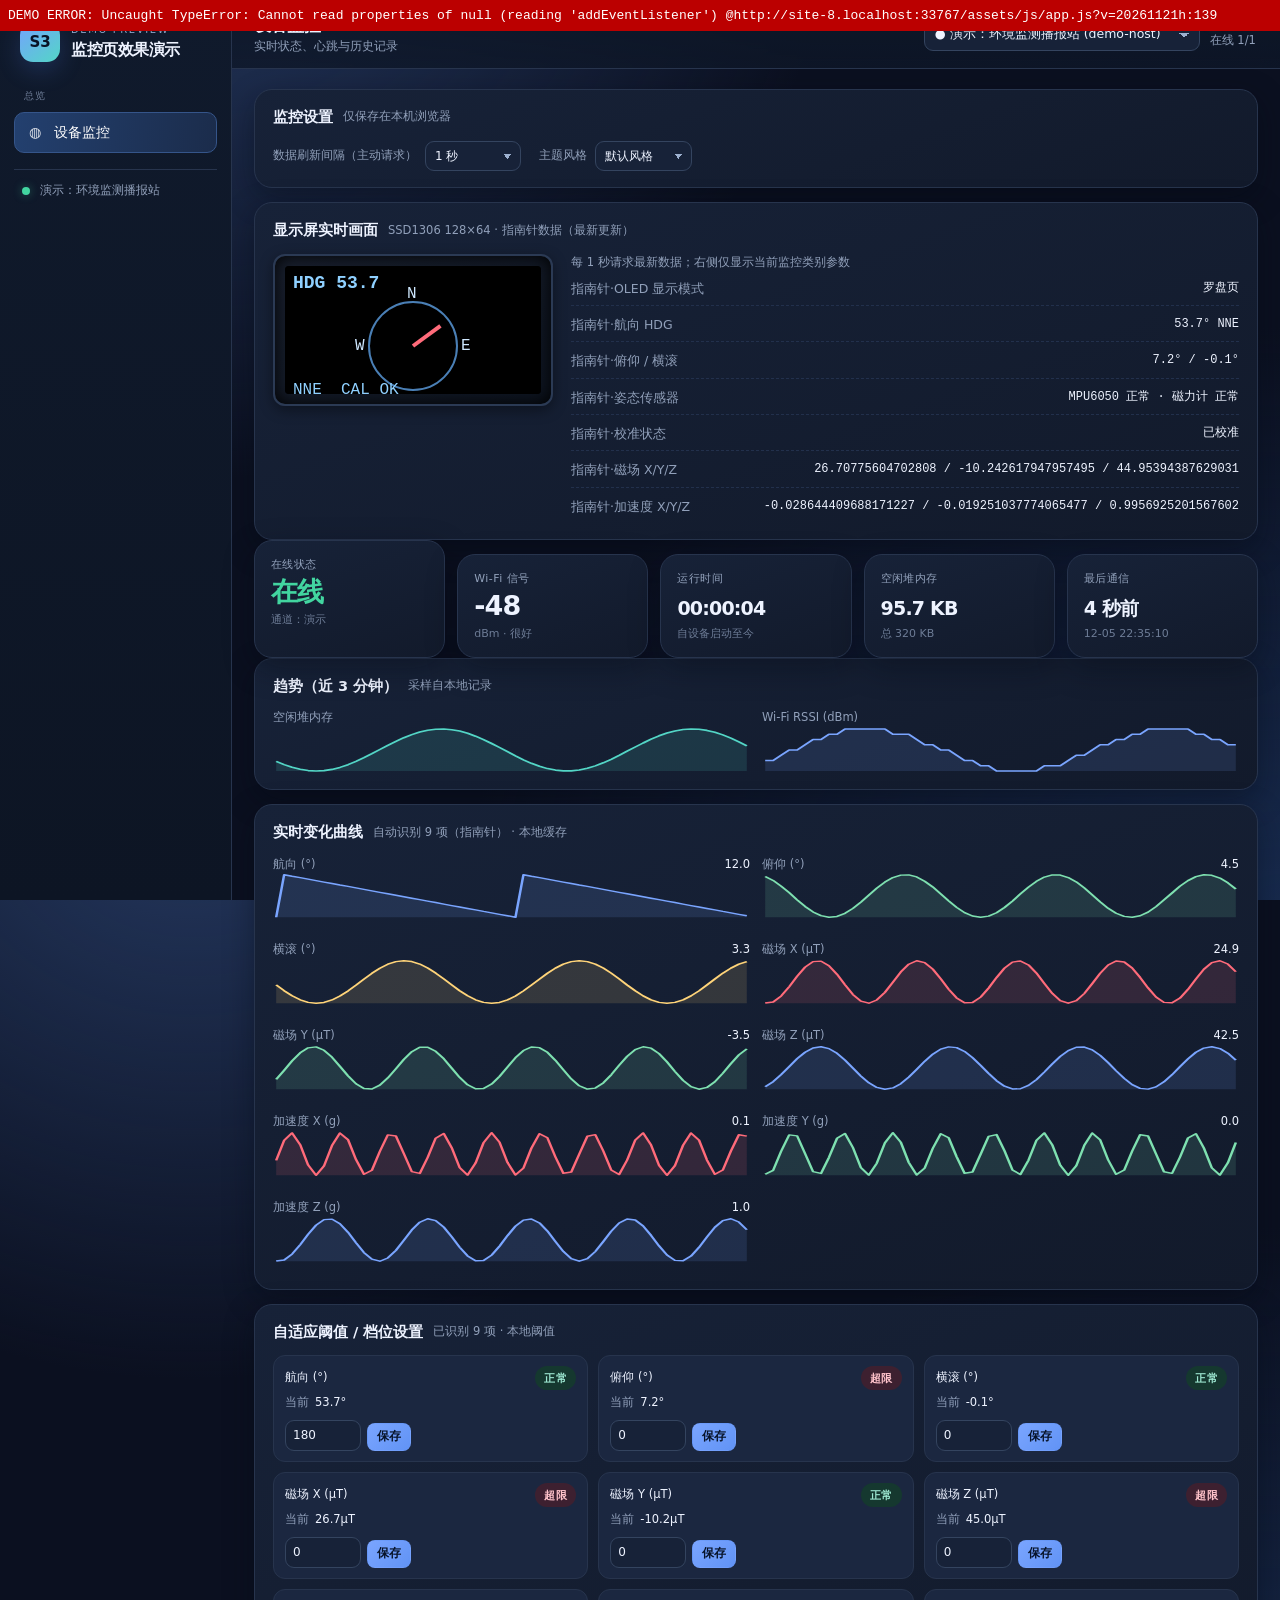
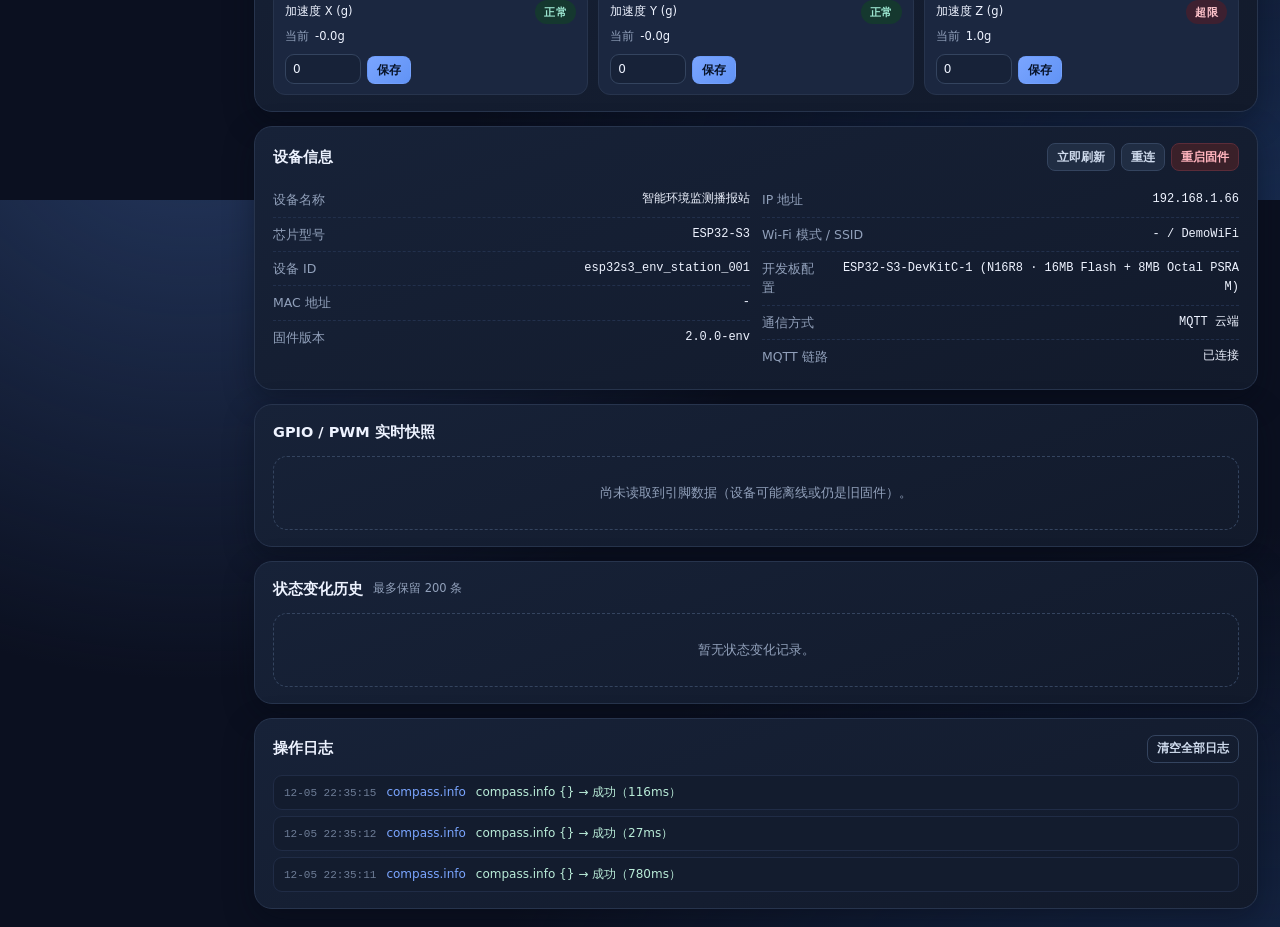
==== demo.html @ c91f70e9 "web: sync compass OLED display mode" ====
<!doctype html>
<html lang="zh-CN">
<head>
<meta charset="utf-8">
<meta name="viewport" content="width=device-width,initial-scale=1,viewport-fit=cover">
<title>效果演示 - ESP32-S3 监控平台</title>
<link rel="stylesheet" href="assets/css/app.css?v=20261121h">
</head>
<body>
<div class="layout">
  <aside class="sidebar" id="sidebar">
    <div class="brand">
      <div class="logo">S3</div>
      <div><div class="kicker">DEMO PREVIEW</div><div class="name">监控页效果演示</div></div>
    </div>
    <div class="nav-group"><div class="nav-title">总览</div>
      <div class="nav-item" data-route="monitor"><span class="ico">◍</span>设备监控</div>
    </div>
    <div class="sidebar-foot"><div id="sidebarMode" class="row small"><i class="dot on"></i><span class="muted">演示数据</span></div></div>
  </aside>
  <div class="scrim" id="scrim"></div>
  <div class="main">
    <header class="topbar">
      <div><h1 id="pageTitle">设备监控</h1><div class="sub" id="pageSub">自适应画面 + 变化曲线演示</div></div>
      <div class="topbar-right">
        <select class="device-select" id="deviceSelect"></select>
        <div class="row" style="gap:6px"><i class="dot" id="globalDot"></i><span class="small muted" id="globalStatus">演示在线</span></div>
      </div>
    </header>
    <main class="content" id="view"></main>
  </div>
</div>
<div class="toast-wrap" id="toastWrap"></div>
<div class="modal-mask" id="modalMask"><div class="modal" id="modalBox"></div></div>

<script src="assets/js/core/util.js?v=20261121h"></script>
<script src="assets/js/core/store.js?v=20261121h"></script>
<script src="assets/js/core/pinmap.js?v=20261121h"></script>
<script src="assets/js/transport/lan.js?v=20261121h"></script>
<script src="assets/js/transport/mqtt.js?v=20261121h"></script>
<script src="assets/js/transport/simulator.js?v=20261121h"></script>
<script src="assets/js/core/devices.js?v=20261121h"></script>
<script src="assets/js/ui/ui.js?v=20261121h"></script>
<script src="assets/js/serial.js?v=20261121h"></script>
<script src="assets/js/pages/dashboard.js?v=20261121h"></script>
<script src="assets/js/pages/devices.js?v=20261121h"></script>
<script src="assets/js/pages/gpio.js?v=20261121h"></script>
<script src="assets/js/pages/pwm.js?v=20261121h"></script>
<script src="assets/js/pages/monitor.js?v=20261121h"></script>
<script src="assets/js/pages/serial.js?v=20261121h"></script>
<script src="assets/js/pages/settings.js?v=20261121h"></script>
<script src="assets/js/pages/voltage.js?v=20261121h"></script>
<script src="assets/js/app.js?v=20261121h"></script>

<script>
/* 演示页错误可视化：把 JS 异常直接显示在页面顶部，便于排查 */
window.addEventListener('error', function (e) {
  var box = document.getElementById('demoErr');
  if (!box) {
    box = document.createElement('div');
    box.id = 'demoErr';
    box.style.cssText = 'position:fixed;top:0;left:0;right:0;z-index:99999;background:#b00;color:#fff;font:13px monospace;padding:8px;white-space:pre-wrap';
    document.body.appendChild(box);
  }
  box.textContent = 'DEMO ERROR: ' + e.message + ' @' + (e.filename || '') + ':' + e.lineno;
});
/* ===== 演示数据注入：走 store API 创建设备，构造同时带 env 与 compass 的在线设备，持续推送变化数据 ===== */
(function () {
  function start() {
    // 清掉可能残留的旧演示设备，避免选中错的设备
    ESP.store.devices().slice().forEach(function (old) {
      if (old.id === 'demo-env' || (old.name || '').indexOf('演示') >= 0 || old.host === 'demo' || old.host === 'demo-host') {
        ESP.store.removeDevice(old.id);
      }
    });
    // 用公开 API 添加设备，确保内存 state 与 runtime node 同步创建
    var dev = ESP.store.addDevice({
      id: 'demo-env', name: '演示：环境监测播报站', transport: 'mqtt', board: 'esp32s3-n16r8',
      host: 'demo-host', port: 8084, remoteId: 'esp32s3_env_station_001'
    });
    ESP.store.setActive(dev.id);

    var api = ESP.devices;
    var node = api.get('demo-env');
    if (!node) { setTimeout(start, 200); return; }
    node.online = true;
    node.source = '演示';
    node.lastSeen = Date.now();
    node.started = false;                 // 让 tick 跳过离线判定
    node.transport = {
      refresh: function () {}, stop: function () {},
      invoke: function () { return Promise.resolve({ ok: true }); }  // 占位，支持阈值下发演示
    };

    var t0 = Date.now();
    function push() {
      var t = (Date.now() - t0) / 1000;
      var state = {
        seq: Math.floor(t * 10),
        ts: Date.now(),
        simulated: false,
        device: {
          id: 'esp32s3_env_station_001', name: '智能环境监测播报站', chip: 'ESP32-S3',
          firmware: '2.0.0-env', rssi: -48, heap_free: 98272 - (Math.floor(t) % 20) * 64,
          heap_size: 327680, uptime_ms: Date.now() - t0, ip: '192.168.1.66',
          mode: 'STA', ssid: 'DemoWiFi', wifi: { mode: 'STA', rssi: -48, ip: '192.168.1.66' },
          mqtt: { connected: true, configured: true }
        },
        pins: [], pwm: { channels: 8, used: 1 },
        env: {
          temperature: 26.5 + Math.sin(t / 5) * 2.2,
          humidity: 58 + Math.sin(t / 7) * 8,
          lux_bh1750: 320 + Math.sin(t / 4) * 180,
          lux_ldr: 290 + Math.sin(t / 4.3) * 150,
          ldr_raw: 1820 + Math.round(Math.sin(t / 4.3) * 300),
          pir: (Math.floor(t) % 12) < 4,
          fan_level: (Math.floor(t / 6) % 3) + 1,
          fan_auto: true,
          comfort: Math.floor((Math.sin(t / 9) + 1) * 2),
          th_lo: 26, th_hi: 30, th_al: 33,
          page: Math.floor(t / 8) % 3,
          setting_sel: Math.floor(t / 3) % 4,
          ldr_calib: 0.35,
          comfort_text: ['GOOD', 'OKAY', 'FAIR', 'POOR!'][Math.floor((Math.sin(t / 9) + 1) * 2)],
          net_mode: 'STA',
          ip: '192.168.1.66'
        },
        compass: {
          heading: (t * 12) % 360, dir: 'NNE', pitch: 3.2 + Math.sin(t / 3) * 4,
          roll: -1.5 + Math.cos(t / 3.5) * 5,
          mag: [22 + Math.sin(t / 2) * 6, -8 + Math.cos(t / 2.2) * 5, 41 + Math.sin(t / 2.6) * 4],
          accel: [0.02 + Math.sin(t) * 0.05, -0.01 + Math.cos(t) * 0.04, 0.98 + Math.sin(t / 2) * 0.02],
          mag_ok: true, imu_ok: true, calibrated: true, calibrating: false, cal_progress: 100
        },
        compassInfo: { display_mode: Math.floor(t / 8) % 2 }
      };
      node.state = state;
      ESP.bus.emit('device:state', { deviceId: 'demo-env', state: state });
      ESP.bus.emit('device:status', { deviceId: 'demo-env', online: true, source: '演示' });
    }
    // 先预填 60 个历史点，避免一开始曲线是空的
    for (var i = 60; i >= 1; i--) {
      var tt = i;
      node.history.push({
        ts: Date.now() - i * 1000, heap_free: 98000 + Math.sin(tt / 5) * 500, rssi: -48 + Math.round(Math.sin(tt / 6) * 4), online: true,
        temperature: 26.5 + Math.sin(tt / 5) * 2.2,
        humidity: 58 + Math.sin(tt / 7) * 8,
        lux_bh1750: 320 + Math.sin(tt / 4) * 180,
        lux_ldr: 290 + Math.sin(tt / 4.3) * 150,
        fan_level: (Math.floor(tt / 6) % 3) + 1,
        pir: (Math.floor(tt) % 12) < 4 ? 1 : 0,
        heading: (tt * 12) % 360, pitch: 3.2 + Math.sin(tt / 3) * 4, roll: -1.5 + Math.cos(tt / 3.5) * 5,
        mag_x: 22 + Math.sin(tt / 2) * 6, mag_y: -8 + Math.cos(tt / 2.2) * 5, mag_z: 41 + Math.sin(tt / 2.6) * 4,
        accel_x: 0.02 + Math.sin(tt) * 0.05, accel_y: -0.01 + Math.cos(tt) * 0.04, accel_z: 0.98 + Math.sin(tt / 2) * 0.02
      });
    }
    push();
    // 强制渲染监控页（确保页面已订阅 device:state 后再推数据）
    location.hash = '#/monitor';
    ESP.app.render();
    ESP.bus.emit('device:state', { deviceId: 'demo-env', state: node.state });
    // 每秒推一次，让数据持续变化
    setInterval(push, 1000);
  }

  window.addEventListener('load', function () { setTimeout(start, 200); });
})();
</script>
</body>
</html>
---- assets/css/app.css ----
/* ESP32-S3 远程监控与控制平台 —— 深蓝科技风主题
 * 沿用项目原配色：#0b1020 背景 / #7aa5ff 主蓝 / #42d5a0 在线 / #ff7888 告警 / #d3a0ff PWM */

:root {
  --bg: #0b1020;
  --panel: #121a2b;
  --panel2: #172238;
  --panel3: #1b2740;
  --line: #27344d;
  --line2: #34445f;
  --text: #eef3ff;
  --muted: #91a0ba;
  --muted2: #6d7c96;
  --blue: #7aa5ff;
  --blue2: #5484ff;
  --cyan: #53d6c6;
  --green: #42d5a0;
  --red: #ff7888;
  --amber: #e5ad58;
  --purple: #d3a0ff;
  --radius: 14px;
  --radius-lg: 18px;
  --shadow: 0 10px 30px #05091466;
  color-scheme: dark;
}

* { box-sizing: border-box; }

html, body { height: 100%; }

body {
  margin: 0;
  background:
    radial-gradient(ellipse at 15% -15%, #253961 0, transparent 42%),
    radial-gradient(ellipse at 100% 100%, #172a4d 0, transparent 45%),
    var(--bg);
  color: var(--text);
  font: 14px/1.55 system-ui, -apple-system, "Segoe UI", "PingFang SC", "Microsoft YaHei", sans-serif;
  -webkit-font-smoothing: antialiased;
  overflow-x: hidden;
}

::-webkit-scrollbar { width: 9px; height: 9px; }
::-webkit-scrollbar-thumb { background: #2a3855; border-radius: 8px; }
::-webkit-scrollbar-track { background: transparent; }

a { color: var(--blue); text-decoration: none; }
code, .mono { font-family: ui-monospace, SFMono-Regular, Menlo, Consolas, monospace; }

/* ============================ 布局 ============================ */
.layout { display: flex; min-height: 100vh; }

.sidebar {
  width: 232px; flex: 0 0 232px;
  background: linear-gradient(180deg, #101a2c 0, #0d1524 100%);
  border-right: 1px solid var(--line);
  padding: 18px 14px; position: sticky; top: 0; height: 100vh;
  overflow-y: auto;
}

.brand { display: flex; align-items: center; gap: 11px; padding: 4px 6px 18px; }
.brand .logo {
  width: 40px; height: 40px; border-radius: 13px; flex: 0 0 auto;
  background: linear-gradient(140deg, #74a2ff, #53d6c6);
  color: #091326; font-weight: 900; font-size: 15px;
  display: grid; place-items: center; box-shadow: 0 8px 24px #5488ff33;
}
.brand .kicker { font-size: 10px; letter-spacing: .16em; color: #8ea3c4; }
.brand .name { font-size: 16px; font-weight: 750; letter-spacing: -.03em; }

.nav-group { margin-bottom: 16px; }
.nav-title { font-size: 10px; letter-spacing: .14em; text-transform: uppercase; color: var(--muted2); padding: 8px 10px; }
.nav-item {
  display: flex; align-items: center; gap: 10px; padding: 9px 11px; border-radius: 10px;
  color: #b9c7de; cursor: pointer; border: 1px solid transparent; margin-bottom: 2px;
  transition: background .15s, color .15s, border-color .15s; font-size: 13.5px;
}
.nav-item .ico { width: 18px; text-align: center; opacity: .85; font-size: 14px; }
.nav-item:hover { background: #16203a; color: #dfe9fb; }
.nav-item.active { background: linear-gradient(100deg, #23406f, #1b2c4b); color: #fff; border-color: #35558a; }
.nav-item .tag { margin-left: auto; font-size: 10px; color: var(--muted2); }

.sidebar-foot { margin-top: auto; padding: 12px 8px 0; color: var(--muted2); font-size: 11px; border-top: 1px solid var(--line); }

.main { flex: 1 1 auto; min-width: 0; display: flex; flex-direction: column; }

.topbar {
  position: sticky; top: 0; z-index: 30; display: flex; align-items: center; gap: 12px;
  padding: 12px 22px; border-bottom: 1px solid var(--line);
  background: linear-gradient(180deg, #0e1728ee, #0e1728cc); backdrop-filter: blur(10px);
}
.topbar h1 { font-size: 17px; margin: 0; font-weight: 700; letter-spacing: -.02em; }
.topbar .sub { font-size: 11.5px; color: var(--muted); }
.topbar-right { margin-left: auto; display: flex; align-items: center; gap: 10px; }

.content { padding: 20px 22px 60px; max-width: 1400px; width: 100%; }

/* ============================ 组件 ============================ */
.card {
  background: linear-gradient(160deg, var(--panel2), var(--panel));
  border: 1px solid var(--line); border-radius: var(--radius-lg);
  padding: 16px 18px; box-shadow: var(--shadow);
}
.card + .card { margin-top: 14px; }
.card-head { display: flex; align-items: center; gap: 10px; margin-bottom: 12px; flex-wrap: wrap; }
.card-head h3 { margin: 0; font-size: 14.5px; font-weight: 700; }
.card-head .hint { font-size: 11.5px; color: var(--muted); }
.card-head .right { margin-left: auto; display: flex; gap: 8px; align-items: center; }

.grid { display: grid; gap: 12px; }
.grid.kpi-md { grid-template-columns: repeat(auto-fit, minmax(180px, 1fr)); }
.grid.pin-grid { grid-template-columns: repeat(auto-fill, minmax(238px, 1fr)); }
.grid.two { grid-template-columns: repeat(auto-fit, minmax(320px, 1fr)); }

.kpi { padding: 15px 16px; position: relative; overflow: hidden; }
.kpi .label { font-size: 11px; color: var(--muted); letter-spacing: .04em; }
.kpi .value { font-size: 27px; font-weight: 780; letter-spacing: -.03em; margin-top: 4px; line-height: 1.1; }
.kpi .foot { font-size: 11px; color: var(--muted2); margin-top: 4px; }
.kpi.ok .value { color: var(--green); }
.kpi.off .value { color: var(--muted); }
.kpi.warn .value { color: var(--amber); }
.kpi.sim .value { color: var(--purple); }

.pill, .badge {
  display: inline-flex; align-items: center; gap: 5px; font-size: 10.5px; font-weight: 700;
  letter-spacing: .04em; padding: 3px 8px; border-radius: 99px; border: 1px solid transparent;
}
.pill { background: #16203a; border-color: var(--line2); color: #c2d2ea; }
.badge.blue { background: #1c3160; color: #bcd3ff; }
.badge.green { background: #15382f; color: #9ce6d0; }
.badge.red { background: #3d2030; color: #ffc3cb; }
.badge.amber { background: #3a2d18; color: #ffdca6; }
.badge.purple { background: #2e2143; color: #e0c6fb; }
.badge.ghost { background: transparent; border-color: var(--line2); color: var(--muted); }

.dot { width: 8px; height: 8px; border-radius: 50%; background: var(--amber); box-shadow: 0 0 10px #e5ad5866; flex: 0 0 auto; }
.dot.on { background: var(--green); box-shadow: 0 0 10px #42d5a066; }
.dot.off { background: #5c6a83; box-shadow: none; }
.dot.err { background: var(--red); box-shadow: 0 0 10px #ff788866; }

.btn {
  min-height: 36px; border: 0; border-radius: 10px; cursor: pointer; font-size: 13px; font-weight: 650;
  padding: 0 14px; background: #202d43; color: #cfdbed; border: 1px solid var(--line2);
  transition: filter .15s, transform .1s, background .15s; white-space: nowrap;
  display: inline-flex; align-items: center; gap: 6px; justify-content: center;
}
.btn:hover { filter: brightness(1.12); }
.btn:active { transform: translateY(1px); }
.btn:disabled { opacity: .45; cursor: not-allowed; }
.btn.primary { background: linear-gradient(135deg, var(--blue), #6193f5); color: #08142a; border-color: transparent; }
.btn.cyan { background: linear-gradient(135deg, #5ad2d8, #4bb0e8); color: #04141c; border-color: transparent; }
.btn.danger { background: #3a2029; color: #ffb3bd; border-color: #5b2c39; }
.btn.ghost { background: transparent; }
.btn.sm { min-height: 28px; padding: 0 9px; font-size: 12px; border-radius: 8px; }
.btn.block { width: 100%; }

input[type=text], input[type=password], input[type=number], input[type=url], select, textarea {
  background: var(--panel2); border: 1px solid var(--line2); color: var(--text);
  border-radius: 9px; padding: 8px 10px; font: inherit; font-size: 13px; outline: none; width: 100%;
}
textarea { font-family: ui-monospace, monospace; font-size: 12px; resize: vertical; }
input:focus, select:focus, textarea:focus { border-color: var(--blue); box-shadow: 0 0 0 3px #7aa5ff1f; }
input[type=number] { text-align: center; }
select { cursor: pointer; appearance: none; background-image: linear-gradient(45deg, transparent 50%, #9db1d0 50%), linear-gradient(135deg, #9db1d0 50%, transparent 50%); background-position: calc(100% - 15px) 15px, calc(100% - 10px) 15px; background-size: 5px 5px, 5px 5px; background-repeat: no-repeat; padding-right: 28px; }

.field { margin-bottom: 12px; }
.field > label { display: block; font-size: 11.5px; color: var(--muted); margin-bottom: 5px; }
.field .desc { font-size: 11px; color: var(--muted2); margin-top: 4px; }
.field-row { display: flex; gap: 10px; }
.field-row > * { flex: 1 1 0; min-width: 0; }

/* 开关 */
.switch { position: relative; width: 44px; height: 25px; flex: 0 0 auto; display: inline-block; }
.switch input { opacity: 0; width: 0; height: 0; position: absolute; }
.switch .track { position: absolute; inset: 0; background: #35425b; border-radius: 99px; cursor: pointer; transition: .18s; }
.switch .track:before {
  content: ""; position: absolute; left: 4px; top: 4px; width: 17px; height: 17px;
  background: #e8eeff; border-radius: 50%; transition: .18s;
}
.switch input:checked + .track { background: var(--blue2); }
.switch input:checked + .track:before { transform: translateX(19px); }
.switch input:disabled + .track { opacity: .4; cursor: not-allowed; }
.switch.sm { width: 36px; height: 20px; }
.switch.sm .track:before { width: 14px; height: 14px; left: 3px; top: 3px; }
.switch.sm input:checked + .track:before { transform: translateX(16px); }

input[type=range] { width: 100%; accent-color: var(--blue); height: 24px; background: transparent; }

table.tbl { width: 100%; border-collapse: collapse; font-size: 12.5px; }
table.tbl th { text-align: left; font-size: 11px; color: var(--muted); font-weight: 600; padding: 8px 10px; border-bottom: 1px solid var(--line); white-space: nowrap; }
table.tbl td { padding: 9px 10px; border-bottom: 1px solid #1d2740; vertical-align: middle; }
table.tbl tr:last-child td { border-bottom: 0; }
table.tbl tr:hover td { background: #141d31; }
.tbl-wrap { overflow-x: auto; margin: 0 -18px; padding: 0 18px; }

.empty { border: 1px dashed var(--line2); border-radius: var(--radius); padding: 26px 18px; text-align: center; color: var(--muted); font-size: 13px; }
.empty .big { font-size: 15px; color: var(--text); margin-bottom: 6px; font-weight: 650; }

.banner {
  display: flex; gap: 10px; align-items: flex-start; padding: 11px 14px; border-radius: var(--radius);
  font-size: 12.5px; line-height: 1.5; margin-bottom: 14px; border: 1px solid;
}
.banner.warn { background: #2b2416; border-color: #5d4a22; color: #f0d9a8; }
.banner.info { background: #131f38; border-color: #2c4168; color: #c3d5ef; }
.banner.err { background: #2b1a20; border-color: #5c2b38; color: #ffc8ce; }
.banner.sim { background: #241b34; border-color: #453066; color: #dfc9f7; }
.banner b { font-weight: 750; }

/* 引脚卡片 */
.pin-card { padding: 13px 14px; border-radius: var(--radius); border: 1px solid var(--line); background: linear-gradient(150deg, #17223a, #121a2b); min-width: 0; position: relative; }
.pin-card.high { border-color: #3c6b57; box-shadow: inset 0 0 0 1px #2c5a4833; }
.pin-card.risk { border-color: #5b4a2a; }
.pin-card.selected { outline: 2px solid var(--blue); outline-offset: 1px; }
.pin-top { display: flex; align-items: center; gap: 8px; }
.pin-num { font-weight: 760; font-size: 14.5px; letter-spacing: -.02em; }
.pin-sub { font-size: 10.5px; color: var(--muted2); margin-top: 1px; }
.pin-top .right { margin-left: auto; display: flex; align-items: center; gap: 6px; }
.pin-body { margin-top: 11px; }
.pin-level { font-size: 22px; font-weight: 760; letter-spacing: -.03em; }
.pin-level small { font-size: 11px; color: var(--muted); font-weight: 500; }
.pin-level.v1 { color: var(--green); }
.pin-level.v0 { color: #8fa0bb; }
.pin-actions { display: flex; gap: 6px; margin-top: 9px; flex-wrap: wrap; }
.pin-row { display: flex; align-items: center; gap: 8px; margin-top: 8px; font-size: 12px; color: var(--muted); }
.pin-row input[type=range] { flex: 1 1 auto; }
.pin-row .num { width: 66px; flex: 0 0 66px; }
.conflict { color: var(--red); font-size: 11px; margin-top: 6px; }
.meter { height: 5px; border-radius: 99px; background: #223049; overflow: hidden; margin-top: 9px; }
.meter > i { display: block; height: 100%; background: linear-gradient(90deg, var(--blue), var(--cyan)); transition: width .2s; }

/* 日志 / 列表 */
.log-list { display: flex; flex-direction: column; gap: 6px; max-height: 420px; overflow-y: auto; }
.log-item { display: flex; gap: 10px; align-items: baseline; padding: 7px 10px; border-radius: 9px; background: #131c2e; border: 1px solid #202c46; font-size: 12px; }
.log-item .ts { color: var(--muted2); font-family: ui-monospace, monospace; font-size: 11px; flex: 0 0 auto; }
.log-item .who { color: var(--blue); flex: 0 0 auto; }
.log-item .msg { color: #cfdcf0; word-break: break-word; }
.log-item.lv-ok .msg { color: #b9ecd8; }
.log-item.lv-error { border-color: #5b2c39; background: #241722; }
.log-item.lv-error .msg { color: #ffb9c2; }
.log-item.lv-warn { border-color: #5d4a22; background: #252015; }
.log-item.lv-warn .msg { color: #f3dda9; }

.stat-row { display: flex; justify-content: space-between; gap: 10px; padding: 7px 0; border-bottom: 1px dashed #22304c; font-size: 12.5px; }
.stat-row:last-child { border-bottom: 0; }
.stat-row .k { color: var(--muted); }
.stat-row .v { font-family: ui-monospace, monospace; font-size: 12px; text-align: right; word-break: break-all; }

.spark { width: 100%; height: 46px; display: block; }

/* Toast / Modal */
.toast-wrap { position: fixed; bottom: 20px; left: 50%; transform: translateX(-50%); z-index: 200; display: flex; flex-direction: column; gap: 8px; align-items: center; pointer-events: none; }
.toast {
  padding: 10px 15px; border-radius: 11px; background: #1d2942; border: 1px solid #3a4c6d; color: #eaf1ff;
  font-size: 13px; box-shadow: 0 12px 30px #0007; opacity: 0; transform: translateY(10px); transition: .22s; max-width: 88vw;
}
.toast.show { opacity: 1; transform: translateY(0); }
.toast.ok { border-color: #2f6b54; background: #16352a; color: #c3f2df; }
.toast.err { border-color: #6b2f3c; background: #351b22; color: #ffc9d0; }
.toast.warn { border-color: #6b5729; background: #322817; color: #f6e2b0; }

.modal-mask {
  position: fixed; inset: 0; background: #050b1699; backdrop-filter: blur(3px); z-index: 300;
  display: none; align-items: center; justify-content: center; padding: 18px;
}
.modal-mask.show { display: flex; }
.modal { width: min(560px, 100%); max-height: 88vh; overflow: auto; background: linear-gradient(160deg, #17223a, #111a2b); border: 1px solid var(--line2); border-radius: 18px; box-shadow: 0 24px 60px #000a; }
.modal header { padding: 15px 18px; border-bottom: 1px solid var(--line); display: flex; align-items: center; }
.modal header h3 { margin: 0; font-size: 15px; }
.modal .body { padding: 16px 18px; }
.modal .foot { padding: 13px 18px; border-top: 1px solid var(--line); display: flex; gap: 9px; justify-content: flex-end; }
.x-btn { margin-left: auto; background: transparent; border: 0; color: var(--muted); font-size: 19px; cursor: pointer; line-height: 1; padding: 2px 6px; border-radius: 7px; }
.x-btn:hover { background: #ffffff14; color: #fff; }

/* 串口终端 */
.terminal {
  background: #0a1120; border: 1px solid var(--line); border-radius: 12px; padding: 11px 13px;
  font-family: ui-monospace, SFMono-Regular, Menlo, Consolas, monospace; font-size: 12px; line-height: 1.6;
  height: 340px; overflow-y: auto; white-space: pre-wrap; word-break: break-all; color: #b8cbe6;
}
.terminal .line-sys { color: #6f86a8; }
.terminal .line-tx { color: #86d8ff; }
.terminal .line-rx { color: #d9e6fb; }
.terminal .line-err { color: #ff9aa6; }
.terminal .line-ok { color: #7fe3bd; }

.device-select { min-width: 190px; font-size: 12.5px; padding: 6px 26px 6px 10px; border-radius: 9px; }
.mobile-only { display: none; }

.hr { height: 1px; background: var(--line); margin: 14px 0; }
.muted { color: var(--muted); }
.small { font-size: 11.5px; }
.right { margin-left: auto; }
.row { display: flex; align-items: center; gap: 10px; flex-wrap: wrap; }
.hide { display: none !important; }

.step { display: flex; gap: 10px; align-items: flex-start; padding: 9px 0; }
.step .n { width: 22px; height: 22px; border-radius: 7px; background: #22314e; color: #bcd0f0; display: grid; place-items: center; font-size: 11.5px; font-weight: 700; flex: 0 0 auto; }
.step .t { font-size: 13px; }

/* ============================ 移动端 ============================ */
@media (max-width: 900px) {
  .sidebar { position: fixed; inset: 0 auto 0 0; transform: translateX(-100%); z-index: 120; transition: transform .2s; height: 100vh; }
  .sidebar.open { transform: translateX(0); box-shadow: 20px 0 50px #0009; }
  .scrim { position: fixed; inset: 0; background: #0008; z-index: 110; display: none; }
  .scrim.show { display: block; }
  .content { padding: 14px 13px 90px; }
  .topbar { padding: 10px 13px; }
  .topbar h1 { font-size: 15.5px; }
  .topbar .sub { display: none; }
  .mobile-only { display: inline-flex; }
  .grid.pin-grid { grid-template-columns: repeat(auto-fill, minmax(160px, 1fr)); }
  .modal { width: 100%; }
  .card { padding: 14px 14px; }
  .tbl-wrap { margin: 0 -14px; padding: 0 14px; }
  .device-select { min-width: 0; flex: 1 1 auto; }
}

.bottombar {
  display: none; position: fixed; bottom: 0; left: 0; right: 0; z-index: 100;
  background: #0e1728f2; border-top: 1px solid var(--line); backdrop-filter: blur(10px);
  padding: 6px 4px calc(6px + env(safe-area-inset-bottom));
}
@media (max-width: 900px) {
  .bottombar { display: flex; }
  .bb-item { flex: 1 1 0; display: flex; flex-direction: column; align-items: center; gap: 2px; padding: 5px 2px; font-size: 10px; color: #93a4c0; cursor: pointer; border-radius: 9px; }
  .bb-item .ico { font-size: 16px; line-height: 1; }
  .bb-item.active { color: var(--blue); background: #17233c; }
}

/* ===== 仿真 OLED 屏（设备监控） ===== */
.oled-layout { display: flex; gap: 18px; align-items: flex-start; flex-wrap: wrap; }
.oled-frame { background: linear-gradient(145deg,#1a2130,#0d1420); border: 2px solid #2b3a54; border-radius: 12px; padding: 10px; box-shadow: inset 0 0 18px #000, 0 4px 14px #0006; }
.oled-frame canvas.sim-oled { display: block; width: 256px; height: 128px; image-rendering: pixelated; border-radius: 4px; box-shadow: inset 0 0 12px #000; }
.stat-grid { display: grid; grid-template-columns: 1fr; gap: 2px; min-width: 260px; flex: 1 1 260px; }
.oled-layout > div:last-child { flex: 1 1 300px; }

/* ============================ 主题风格 ============================ */
html[data-theme="dark"] {
  --bg: #05070c;
  --panel: #0d1119;
  --panel2: #121824;
  --panel3: #18202d;
  --line: #1f2937;
  --line2: #2c3849;
  --text: #f3f6fb;
  --muted: #93a1b8;
  --muted2: #68778f;
  --cyan: #53d6c6;
  --green: #42d5a0;
  --red: #ff7888;
  --amber: #e5ad58;
  --purple: #d3a0ff;
  --shadow: 0 10px 30px #0009;
  color-scheme: dark;
}

html[data-theme="light"] {
  --bg: #f2f5fb;
  --panel: #fff;
  --panel2: #fff;
  --panel3: #f0f4fa;
  --line: #dce3ef;
  --line2: #c4d0e2;
  --text: #1b2740;
  --muted: #60708a;
  --muted2: #8593a9;
  --blue: #2d6cdf;
  --blue2: #1f5fd0;
  --cyan: #0b8f86;
  --green: #16855f;
  --red: #d94b61;
  --amber: #b57a1e;
  --purple: #8a5bc7;
  --shadow: 0 8px 24px #1b27400f;
  color-scheme: light;
}

html[data-theme="glass"] {
  --bg: #dbe7fb;
  --panel: rgba(255,255,255,.62);
  --panel2: rgba(255,255,255,.78);
  --panel3: rgba(255,255,255,.92);
  --line: rgba(255,255,255,.72);
  --line2: rgba(110,140,190,.35);
  --text: #182640;
  --muted: #59709a;
  --muted2: #7f92b0;
  --blue: #2b6ff0;
  --blue2: #1f5fd0;
  --cyan: #0b9088;
  --green: #16855f;
  --red: #d94b61;
  --amber: #b57a1e;
  --purple: #8a5bc7;
  --shadow: 0 10px 32px rgba(39,74,140,.16);
  color-scheme: light;
}

html[data-theme="dark"] body {
  background: radial-gradient(ellipse at 15% -15%, #101a2e 0, transparent 42%), var(--bg);
}
html[data-theme="light"] body { background: var(--bg); }
html[data-theme="glass"] body {
  background: radial-gradient(circle at 12% 8%, #ffd9ec 0, transparent 34%),
              radial-gradient(circle at 88% 92%, #a9d8ff 0, transparent 38%),
              linear-gradient(135deg, #eef3ff, #dbe7fb);
}

html[data-theme="light"] .sidebar,
html[data-theme="glass"] .sidebar {
  background: linear-gradient(180deg, rgba(255,255,255,.92), rgba(239,244,252,.82));
}
html[data-theme="dark"] .sidebar { background: linear-gradient(180deg, #0a0e16 0, #070a11 100%); }
html[data-theme="light"] .nav-item,
html[data-theme="glass"] .nav-item { color: #445775; }
html[data-theme="light"] .nav-item:hover,
html[data-theme="glass"] .nav-item:hover { background: rgba(45,108,223,.1); color: #1b2740; }
html[data-theme="light"] .nav-item.active,
html[data-theme="glass"] .nav-item.active { background: linear-gradient(100deg, rgba(45,108,223,.2), rgba(45,108,223,.08)); color: #1b2740; border-color: rgba(45,108,223,.3); }

html[data-theme="light"] .topbar,
html[data-theme="light"] .bottombar { background: rgba(255,255,255,.9); }
html[data-theme="glass"] .topbar,
html[data-theme="glass"] .bottombar { background: rgba(255,255,255,.62); }
html[data-theme="dark"] .topbar,
html[data-theme="dark"] .bottombar { background: rgba(5,7,12,.82); }

html[data-theme="light"] .btn,
html[data-theme="glass"] .btn { background: #eef2f8; color: #293b56; border-color: #d4dfef; }
html[data-theme="light"] .btn.ghost,
html[data-theme="glass"] .btn.ghost { background: transparent; }
html[data-theme="light"] .btn.danger,
html[data-theme="glass"] .btn.danger { background: #fdecef; color: #b83248; border-color: #f2c4cc; }
html[data-theme="light"] .btn.primary,
html[data-theme="glass"] .btn.primary { background: linear-gradient(135deg, var(--blue), #5b95f6); color: #fff; border-color: transparent; }

html[data-theme="light"] .pill,
html[data-theme="glass"] .pill { background: #eef2f8; color: #334764; border-color: #d4dfef; }
html[data-theme="light"] .badge.blue,
html[data-theme="glass"] .badge.blue { background: #e3edff; color: #2455a8; }
html[data-theme="light"] .badge.green,
html[data-theme="glass"] .badge.green { background: #dcf5e9; color: #146b4e; }
html[data-theme="light"] .badge.red,
html[data-theme="glass"] .badge.red { background: #fde6ea; color: #b83248; }
html[data-theme="light"] .badge.amber,
html[data-theme="glass"] .badge.amber { background: #f9eed6; color: #8a5c13; }
html[data-theme="light"] .badge.purple,
html[data-theme="glass"] .badge.purple { background: #efe6fb; color: #6d3ea8; }

html[data-theme="light"] ::-webkit-scrollbar-thumb,
html[data-theme="glass"] ::-webkit-scrollbar-thumb { background: #c3cfe0; }

html[data-theme="glass"] .card,
html[data-theme="glass"] .topbar,
html[data-theme="glass"] .sidebar,
html[data-theme="glass"] .bottombar {
  backdrop-filter: blur(18px) saturate(160%);
  -webkit-backdrop-filter: blur(18px) saturate(160%);
}
html[data-theme="glass"] .card {
  background: linear-gradient(160deg, rgba(255,255,255,.82), rgba(255,255,255,.55));
  border-color: rgba(255,255,255,.85);
}

select.sel { width: auto; min-width: 96px; }
select.sel.sm {
  font-size: 12px; padding: 5px 26px 5px 9px; min-height: 30px;
  background-position: calc(100% - 12px) 12px, calc(100% - 8px) 12px;
}

/* ===== 自适应阈值 / 档位设置（设备监控） ===== */
.threshold-grid { display: grid; grid-template-columns: repeat(auto-fit, minmax(250px, 1fr)); gap: 10px; }
.threshold-item {
  background: var(--panel3); border: 1px solid var(--line); border-radius: 12px;
  padding: 10px 11px; min-width: 0;
}
.threshold-item .head { display: flex; align-items: center; justify-content: space-between; gap: 8px; }
.threshold-item .fields { display: flex; align-items: flex-end; gap: 6px; flex-wrap: wrap; margin-top: 8px; }
.threshold-item .fields > div { display: flex; flex-direction: column; gap: 3px; }
.threshold-item input[type=number] {
  width: 76px; min-height: 30px; padding: 5px 7px; font-size: 12px; text-align: left;
}
.threshold-item select.sel.sm { min-width: 96px; }
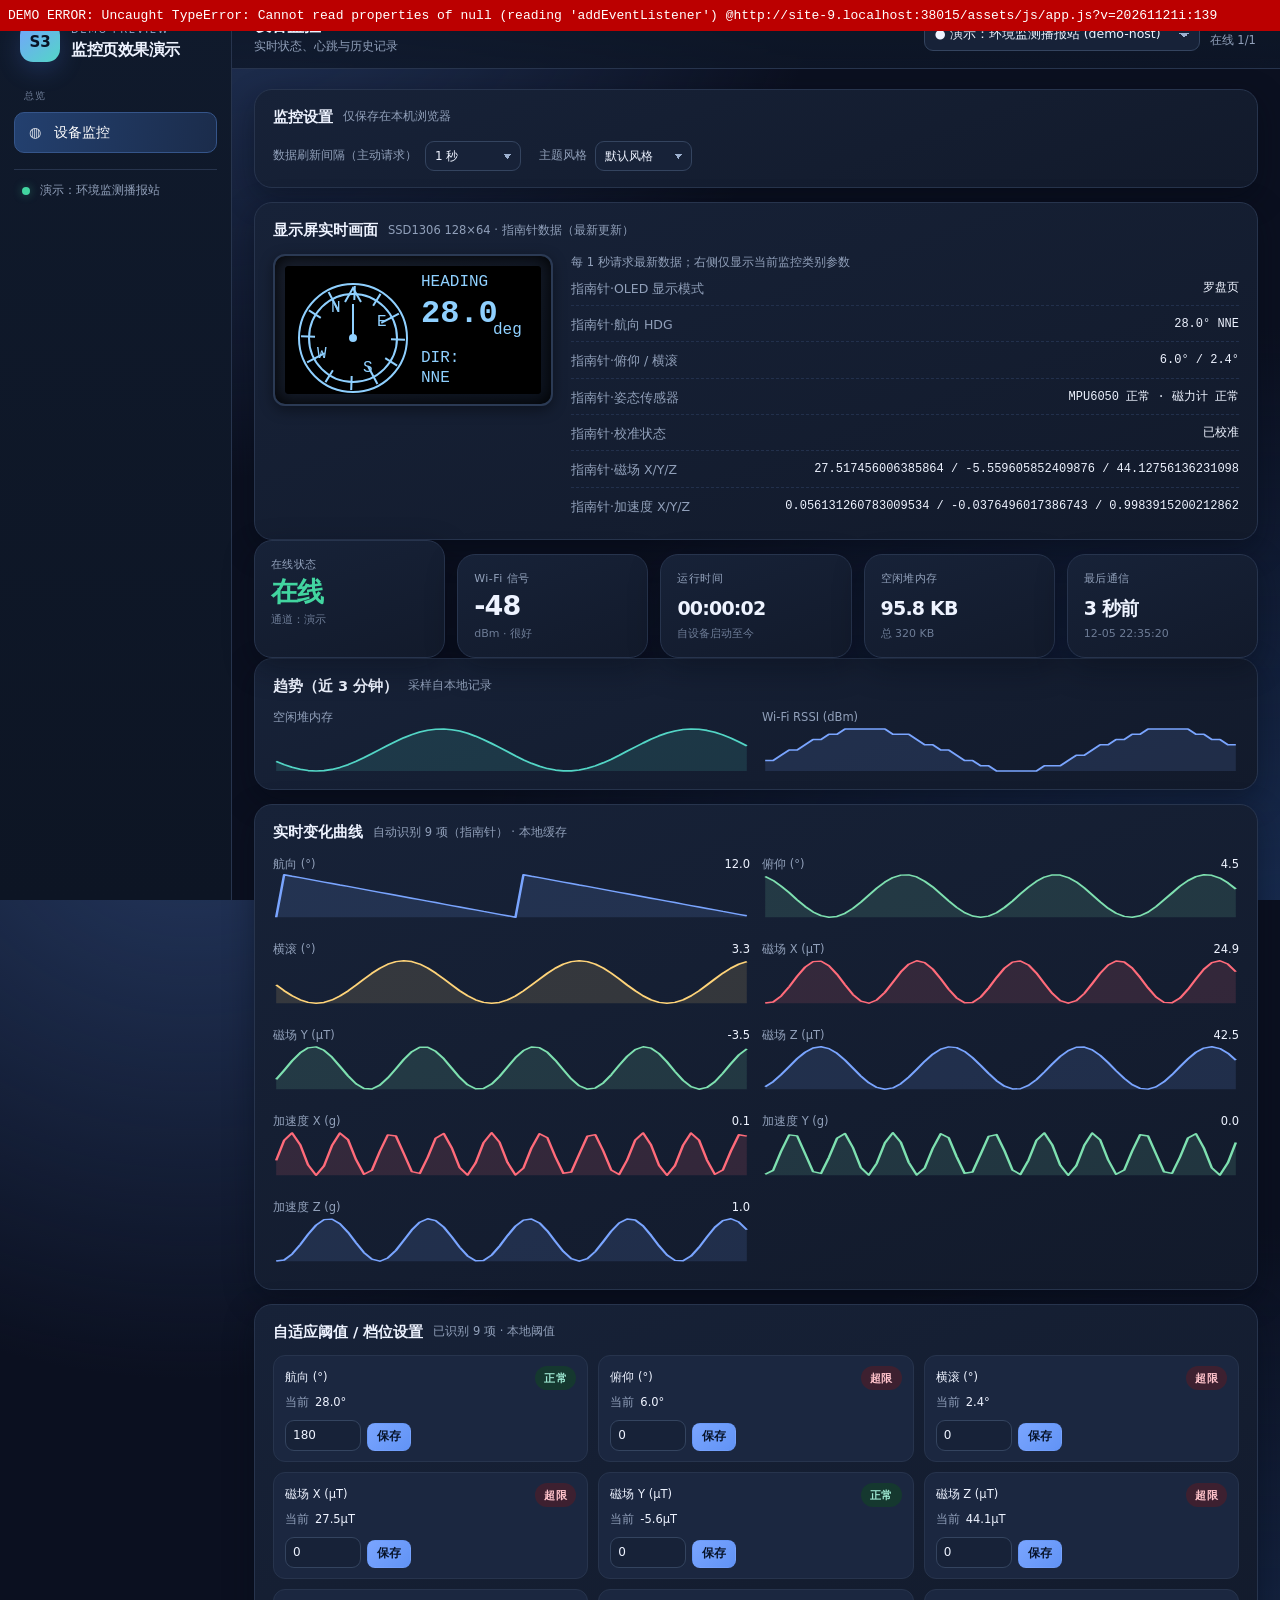
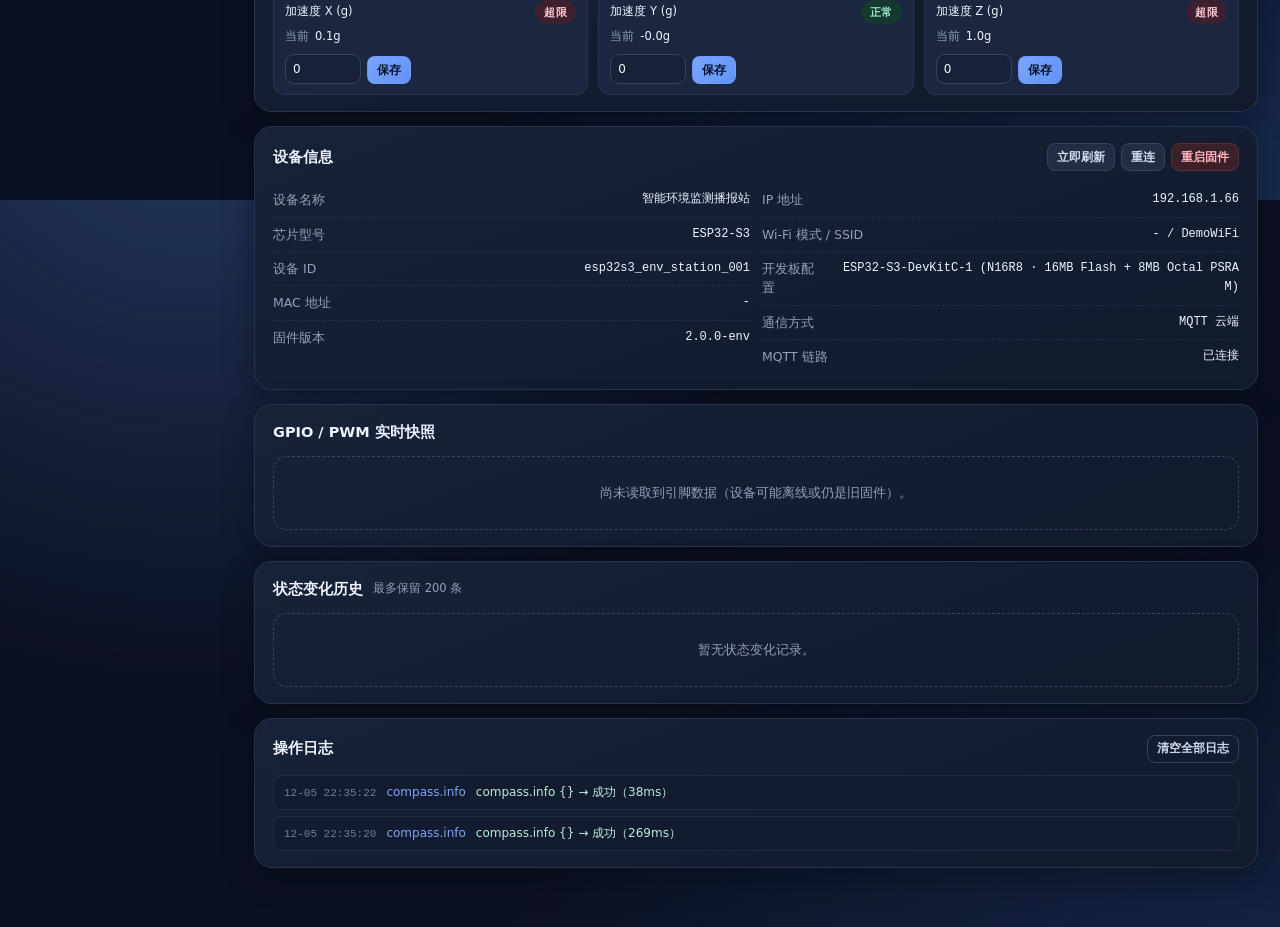
==== commit fcb26999: "web: match compass OLED layout" ====
--- a/demo.html
+++ b/demo.html
@@ -4,7 +4,7 @@
 <meta charset="utf-8">
 <meta name="viewport" content="width=device-width,initial-scale=1,viewport-fit=cover">
 <title>效果演示 - ESP32-S3 监控平台</title>
-<link rel="stylesheet" href="assets/css/app.css?v=20261121h">
+<link rel="stylesheet" href="assets/css/app.css?v=20261121i">
 </head>
 <body>
 <div class="layout">
@@ -33,24 +33,24 @@
 <div class="toast-wrap" id="toastWrap"></div>
 <div class="modal-mask" id="modalMask"><div class="modal" id="modalBox"></div></div>
 
-<script src="assets/js/core/util.js?v=20261121h"></script>
-<script src="assets/js/core/store.js?v=20261121h"></script>
-<script src="assets/js/core/pinmap.js?v=20261121h"></script>
-<script src="assets/js/transport/lan.js?v=20261121h"></script>
-<script src="assets/js/transport/mqtt.js?v=20261121h"></script>
-<script src="assets/js/transport/simulator.js?v=20261121h"></script>
-<script src="assets/js/core/devices.js?v=20261121h"></script>
-<script src="assets/js/ui/ui.js?v=20261121h"></script>
-<script src="assets/js/serial.js?v=20261121h"></script>
-<script src="assets/js/pages/dashboard.js?v=20261121h"></script>
-<script src="assets/js/pages/devices.js?v=20261121h"></script>
-<script src="assets/js/pages/gpio.js?v=20261121h"></script>
-<script src="assets/js/pages/pwm.js?v=20261121h"></script>
-<script src="assets/js/pages/monitor.js?v=20261121h"></script>
-<script src="assets/js/pages/serial.js?v=20261121h"></script>
-<script src="assets/js/pages/settings.js?v=20261121h"></script>
-<script src="assets/js/pages/voltage.js?v=20261121h"></script>
-<script src="assets/js/app.js?v=20261121h"></script>
+<script src="assets/js/core/util.js?v=20261121i"></script>
+<script src="assets/js/core/store.js?v=20261121i"></script>
+<script src="assets/js/core/pinmap.js?v=20261121i"></script>
+<script src="assets/js/transport/lan.js?v=20261121i"></script>
+<script src="assets/js/transport/mqtt.js?v=20261121i"></script>
+<script src="assets/js/transport/simulator.js?v=20261121i"></script>
+<script src="assets/js/core/devices.js?v=20261121i"></script>
+<script src="assets/js/ui/ui.js?v=20261121i"></script>
+<script src="assets/js/serial.js?v=20261121i"></script>
+<script src="assets/js/pages/dashboard.js?v=20261121i"></script>
+<script src="assets/js/pages/devices.js?v=20261121i"></script>
+<script src="assets/js/pages/gpio.js?v=20261121i"></script>
+<script src="assets/js/pages/pwm.js?v=20261121i"></script>
+<script src="assets/js/pages/monitor.js?v=20261121i"></script>
+<script src="assets/js/pages/serial.js?v=20261121i"></script>
+<script src="assets/js/pages/settings.js?v=20261121i"></script>
+<script src="assets/js/pages/voltage.js?v=20261121i"></script>
+<script src="assets/js/app.js?v=20261121i"></script>
 
 <script>
 /* 演示页错误可视化：把 JS 异常直接显示在页面顶部，便于排查 */
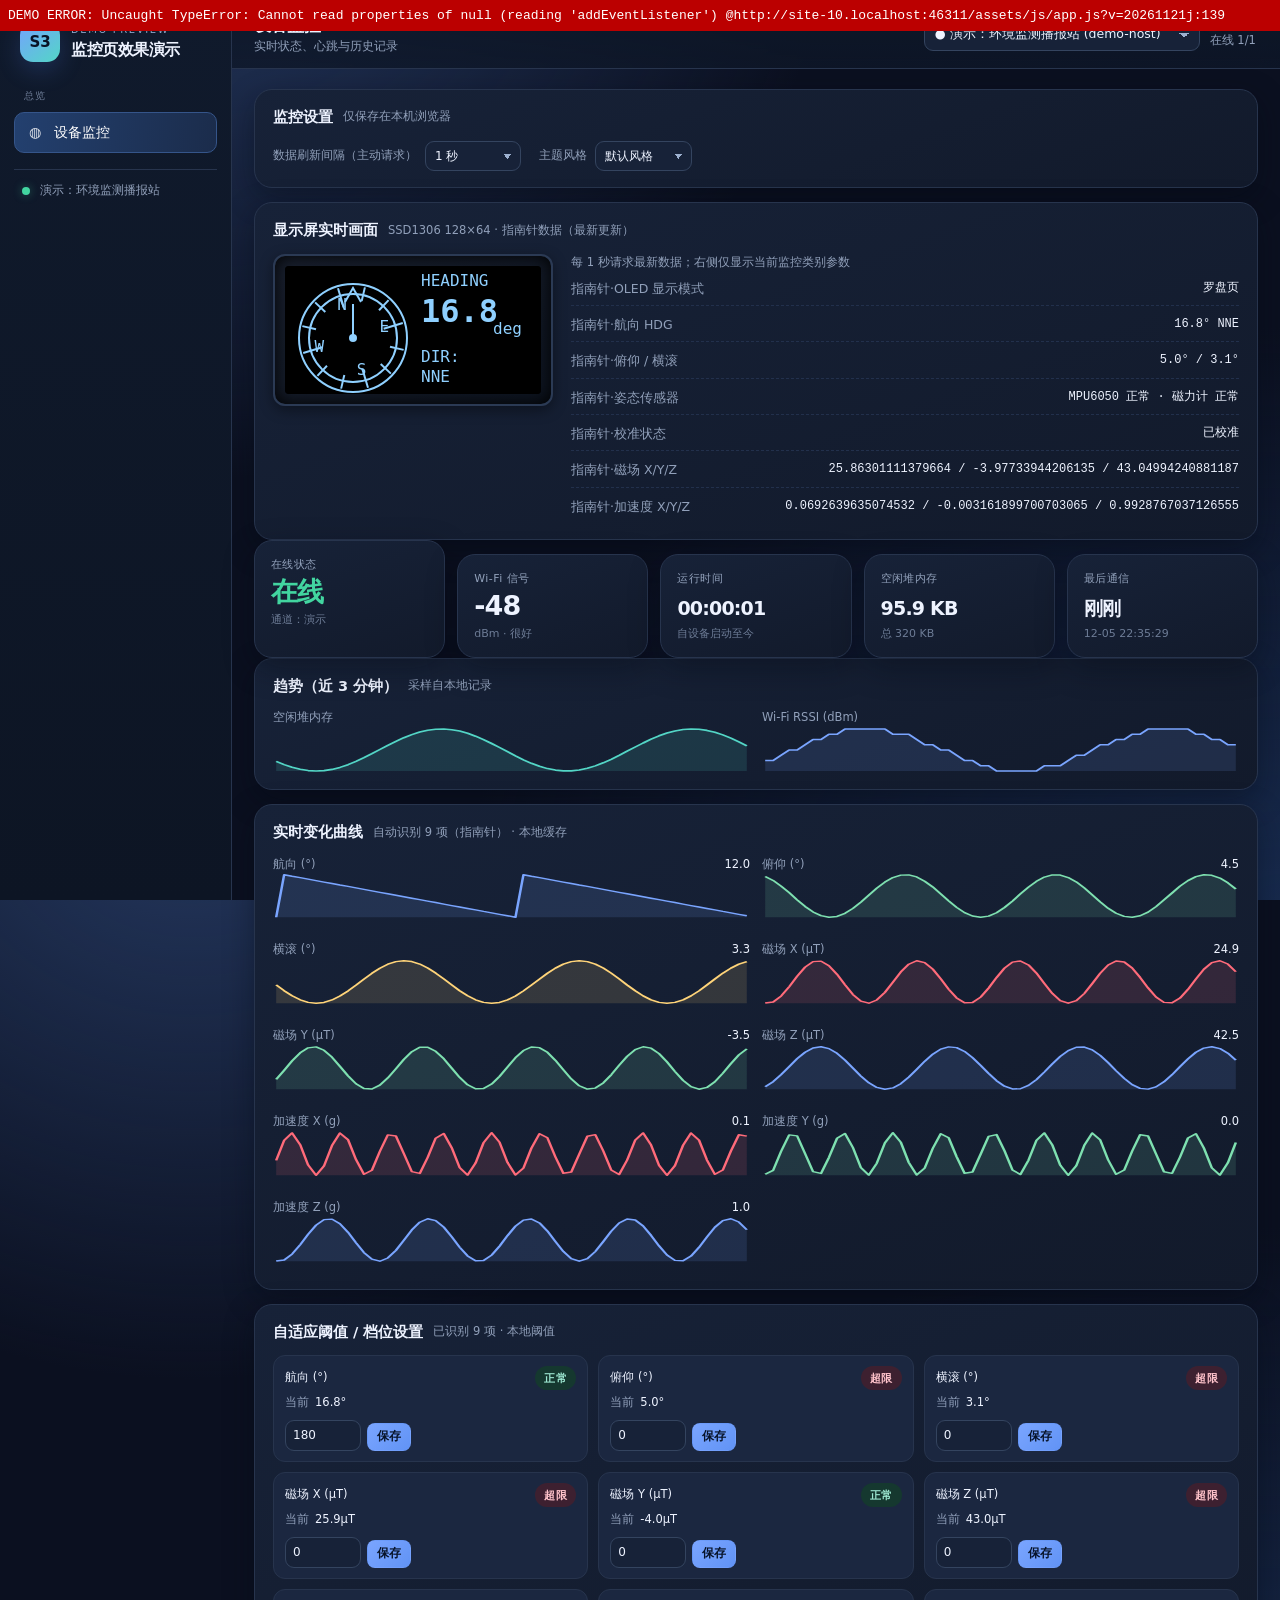
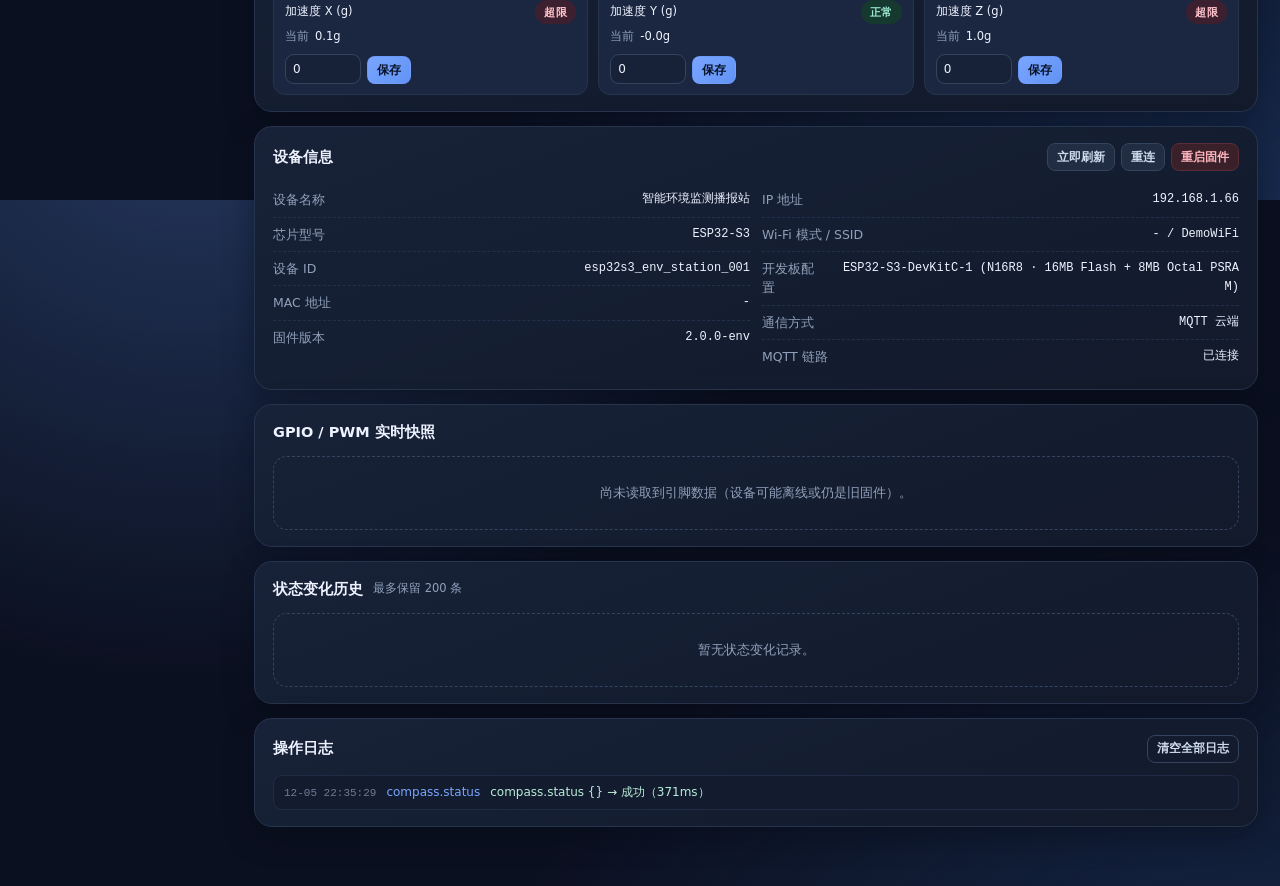
==== commit 36426651: "web: read compass page from state" ====
--- a/demo.html
+++ b/demo.html
@@ -4,7 +4,7 @@
 <meta charset="utf-8">
 <meta name="viewport" content="width=device-width,initial-scale=1,viewport-fit=cover">
 <title>效果演示 - ESP32-S3 监控平台</title>
-<link rel="stylesheet" href="assets/css/app.css?v=20261121i">
+<link rel="stylesheet" href="assets/css/app.css?v=20261121j">
 </head>
 <body>
 <div class="layout">
@@ -33,24 +33,24 @@
 <div class="toast-wrap" id="toastWrap"></div>
 <div class="modal-mask" id="modalMask"><div class="modal" id="modalBox"></div></div>
 
-<script src="assets/js/core/util.js?v=20261121i"></script>
-<script src="assets/js/core/store.js?v=20261121i"></script>
-<script src="assets/js/core/pinmap.js?v=20261121i"></script>
-<script src="assets/js/transport/lan.js?v=20261121i"></script>
-<script src="assets/js/transport/mqtt.js?v=20261121i"></script>
-<script src="assets/js/transport/simulator.js?v=20261121i"></script>
-<script src="assets/js/core/devices.js?v=20261121i"></script>
-<script src="assets/js/ui/ui.js?v=20261121i"></script>
-<script src="assets/js/serial.js?v=20261121i"></script>
-<script src="assets/js/pages/dashboard.js?v=20261121i"></script>
-<script src="assets/js/pages/devices.js?v=20261121i"></script>
-<script src="assets/js/pages/gpio.js?v=20261121i"></script>
-<script src="assets/js/pages/pwm.js?v=20261121i"></script>
-<script src="assets/js/pages/monitor.js?v=20261121i"></script>
-<script src="assets/js/pages/serial.js?v=20261121i"></script>
-<script src="assets/js/pages/settings.js?v=20261121i"></script>
-<script src="assets/js/pages/voltage.js?v=20261121i"></script>
-<script src="assets/js/app.js?v=20261121i"></script>
+<script src="assets/js/core/util.js?v=20261121j"></script>
+<script src="assets/js/core/store.js?v=20261121j"></script>
+<script src="assets/js/core/pinmap.js?v=20261121j"></script>
+<script src="assets/js/transport/lan.js?v=20261121j"></script>
+<script src="assets/js/transport/mqtt.js?v=20261121j"></script>
+<script src="assets/js/transport/simulator.js?v=20261121j"></script>
+<script src="assets/js/core/devices.js?v=20261121j"></script>
+<script src="assets/js/ui/ui.js?v=20261121j"></script>
+<script src="assets/js/serial.js?v=20261121j"></script>
+<script src="assets/js/pages/dashboard.js?v=20261121j"></script>
+<script src="assets/js/pages/devices.js?v=20261121j"></script>
+<script src="assets/js/pages/gpio.js?v=20261121j"></script>
+<script src="assets/js/pages/pwm.js?v=20261121j"></script>
+<script src="assets/js/pages/monitor.js?v=20261121j"></script>
+<script src="assets/js/pages/serial.js?v=20261121j"></script>
+<script src="assets/js/pages/settings.js?v=20261121j"></script>
+<script src="assets/js/pages/voltage.js?v=20261121j"></script>
+<script src="assets/js/app.js?v=20261121j"></script>
 
 <script>
 /* 演示页错误可视化：把 JS 异常直接显示在页面顶部，便于排查 */
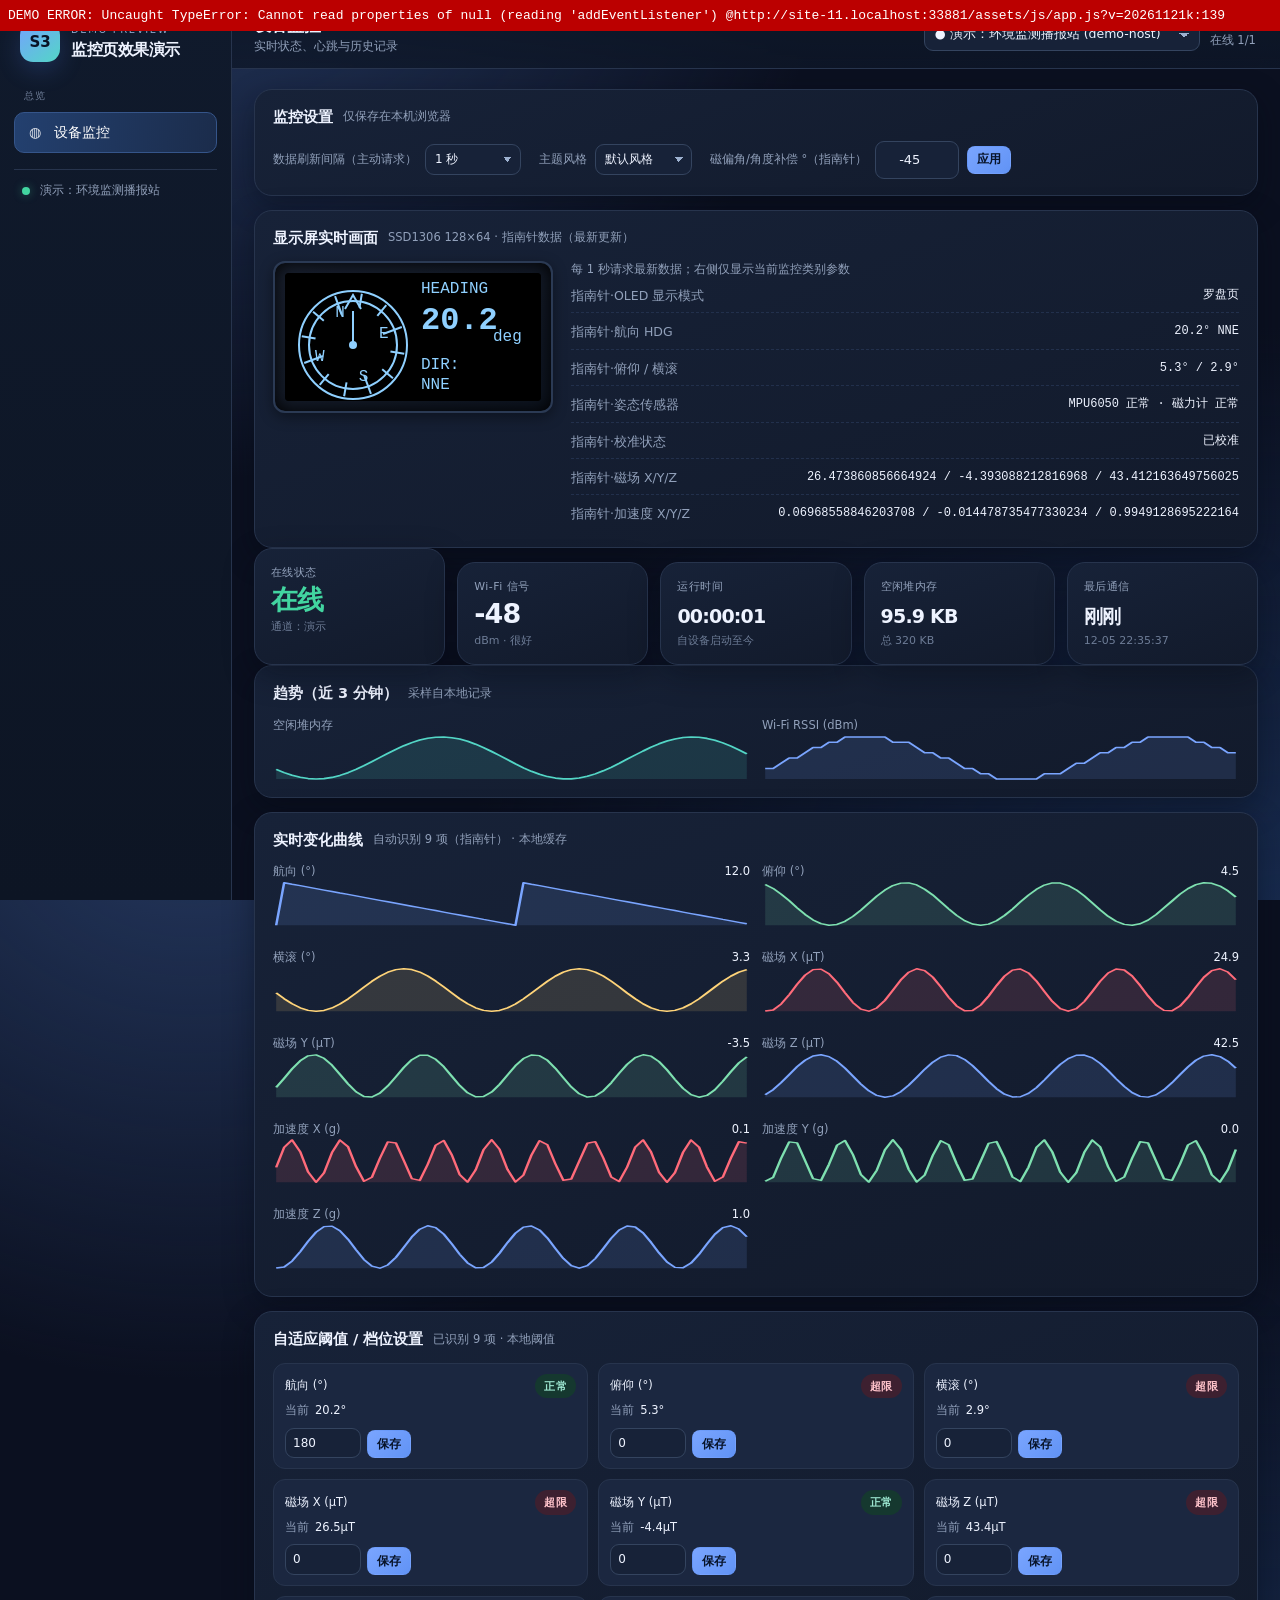
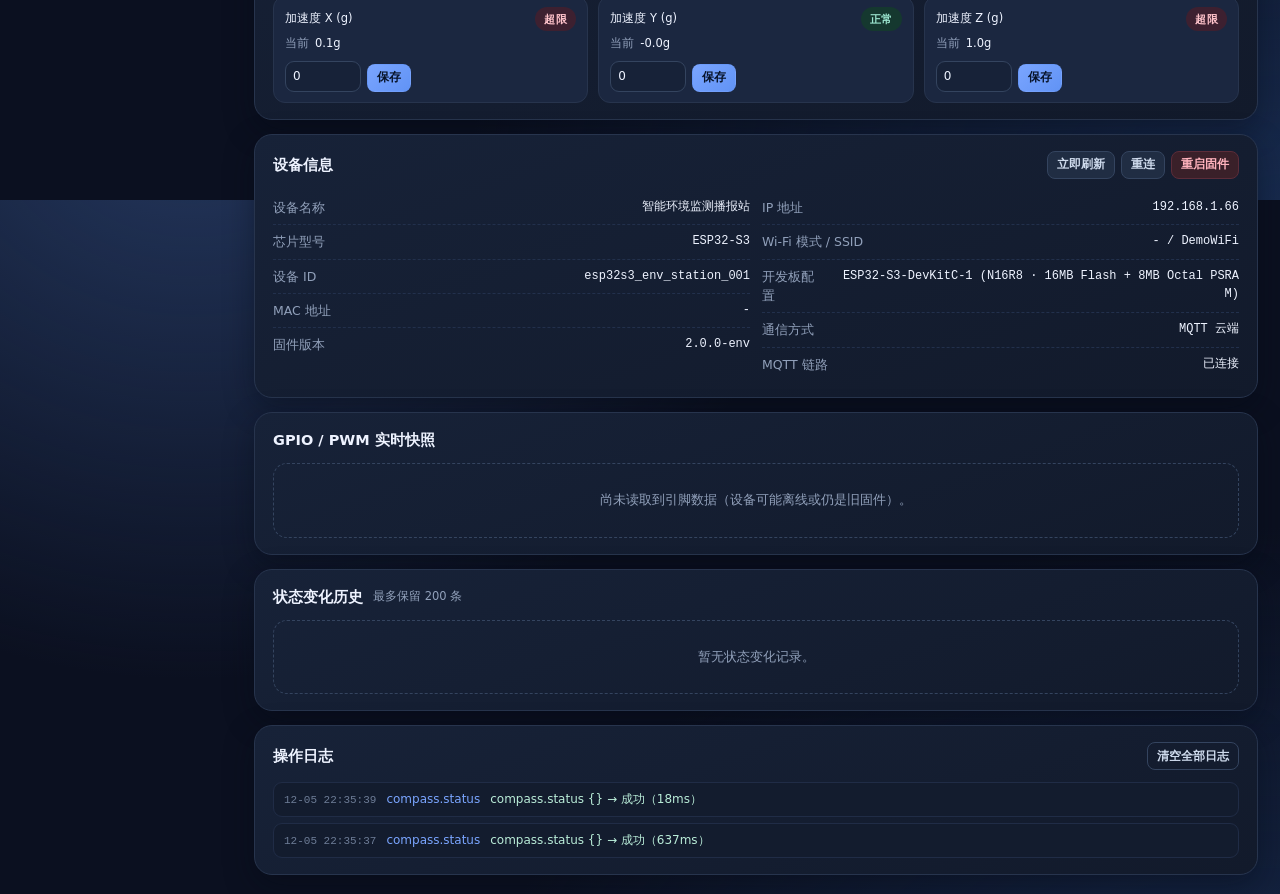
==== commit 8a2a41f3: "web: add compass heading offset control" ====
--- a/demo.html
+++ b/demo.html
@@ -4,7 +4,7 @@
 <meta charset="utf-8">
 <meta name="viewport" content="width=device-width,initial-scale=1,viewport-fit=cover">
 <title>效果演示 - ESP32-S3 监控平台</title>
-<link rel="stylesheet" href="assets/css/app.css?v=20261121j">
+<link rel="stylesheet" href="assets/css/app.css?v=20261121k">
 </head>
 <body>
 <div class="layout">
@@ -33,24 +33,24 @@
 <div class="toast-wrap" id="toastWrap"></div>
 <div class="modal-mask" id="modalMask"><div class="modal" id="modalBox"></div></div>
 
-<script src="assets/js/core/util.js?v=20261121j"></script>
-<script src="assets/js/core/store.js?v=20261121j"></script>
-<script src="assets/js/core/pinmap.js?v=20261121j"></script>
-<script src="assets/js/transport/lan.js?v=20261121j"></script>
-<script src="assets/js/transport/mqtt.js?v=20261121j"></script>
-<script src="assets/js/transport/simulator.js?v=20261121j"></script>
-<script src="assets/js/core/devices.js?v=20261121j"></script>
-<script src="assets/js/ui/ui.js?v=20261121j"></script>
-<script src="assets/js/serial.js?v=20261121j"></script>
-<script src="assets/js/pages/dashboard.js?v=20261121j"></script>
-<script src="assets/js/pages/devices.js?v=20261121j"></script>
-<script src="assets/js/pages/gpio.js?v=20261121j"></script>
-<script src="assets/js/pages/pwm.js?v=20261121j"></script>
-<script src="assets/js/pages/monitor.js?v=20261121j"></script>
-<script src="assets/js/pages/serial.js?v=20261121j"></script>
-<script src="assets/js/pages/settings.js?v=20261121j"></script>
-<script src="assets/js/pages/voltage.js?v=20261121j"></script>
-<script src="assets/js/app.js?v=20261121j"></script>
+<script src="assets/js/core/util.js?v=20261121k"></script>
+<script src="assets/js/core/store.js?v=20261121k"></script>
+<script src="assets/js/core/pinmap.js?v=20261121k"></script>
+<script src="assets/js/transport/lan.js?v=20261121k"></script>
+<script src="assets/js/transport/mqtt.js?v=20261121k"></script>
+<script src="assets/js/transport/simulator.js?v=20261121k"></script>
+<script src="assets/js/core/devices.js?v=20261121k"></script>
+<script src="assets/js/ui/ui.js?v=20261121k"></script>
+<script src="assets/js/serial.js?v=20261121k"></script>
+<script src="assets/js/pages/dashboard.js?v=20261121k"></script>
+<script src="assets/js/pages/devices.js?v=20261121k"></script>
+<script src="assets/js/pages/gpio.js?v=20261121k"></script>
+<script src="assets/js/pages/pwm.js?v=20261121k"></script>
+<script src="assets/js/pages/monitor.js?v=20261121k"></script>
+<script src="assets/js/pages/serial.js?v=20261121k"></script>
+<script src="assets/js/pages/settings.js?v=20261121k"></script>
+<script src="assets/js/pages/voltage.js?v=20261121k"></script>
+<script src="assets/js/app.js?v=20261121k"></script>
 
 <script>
 /* 演示页错误可视化：把 JS 异常直接显示在页面顶部，便于排查 */
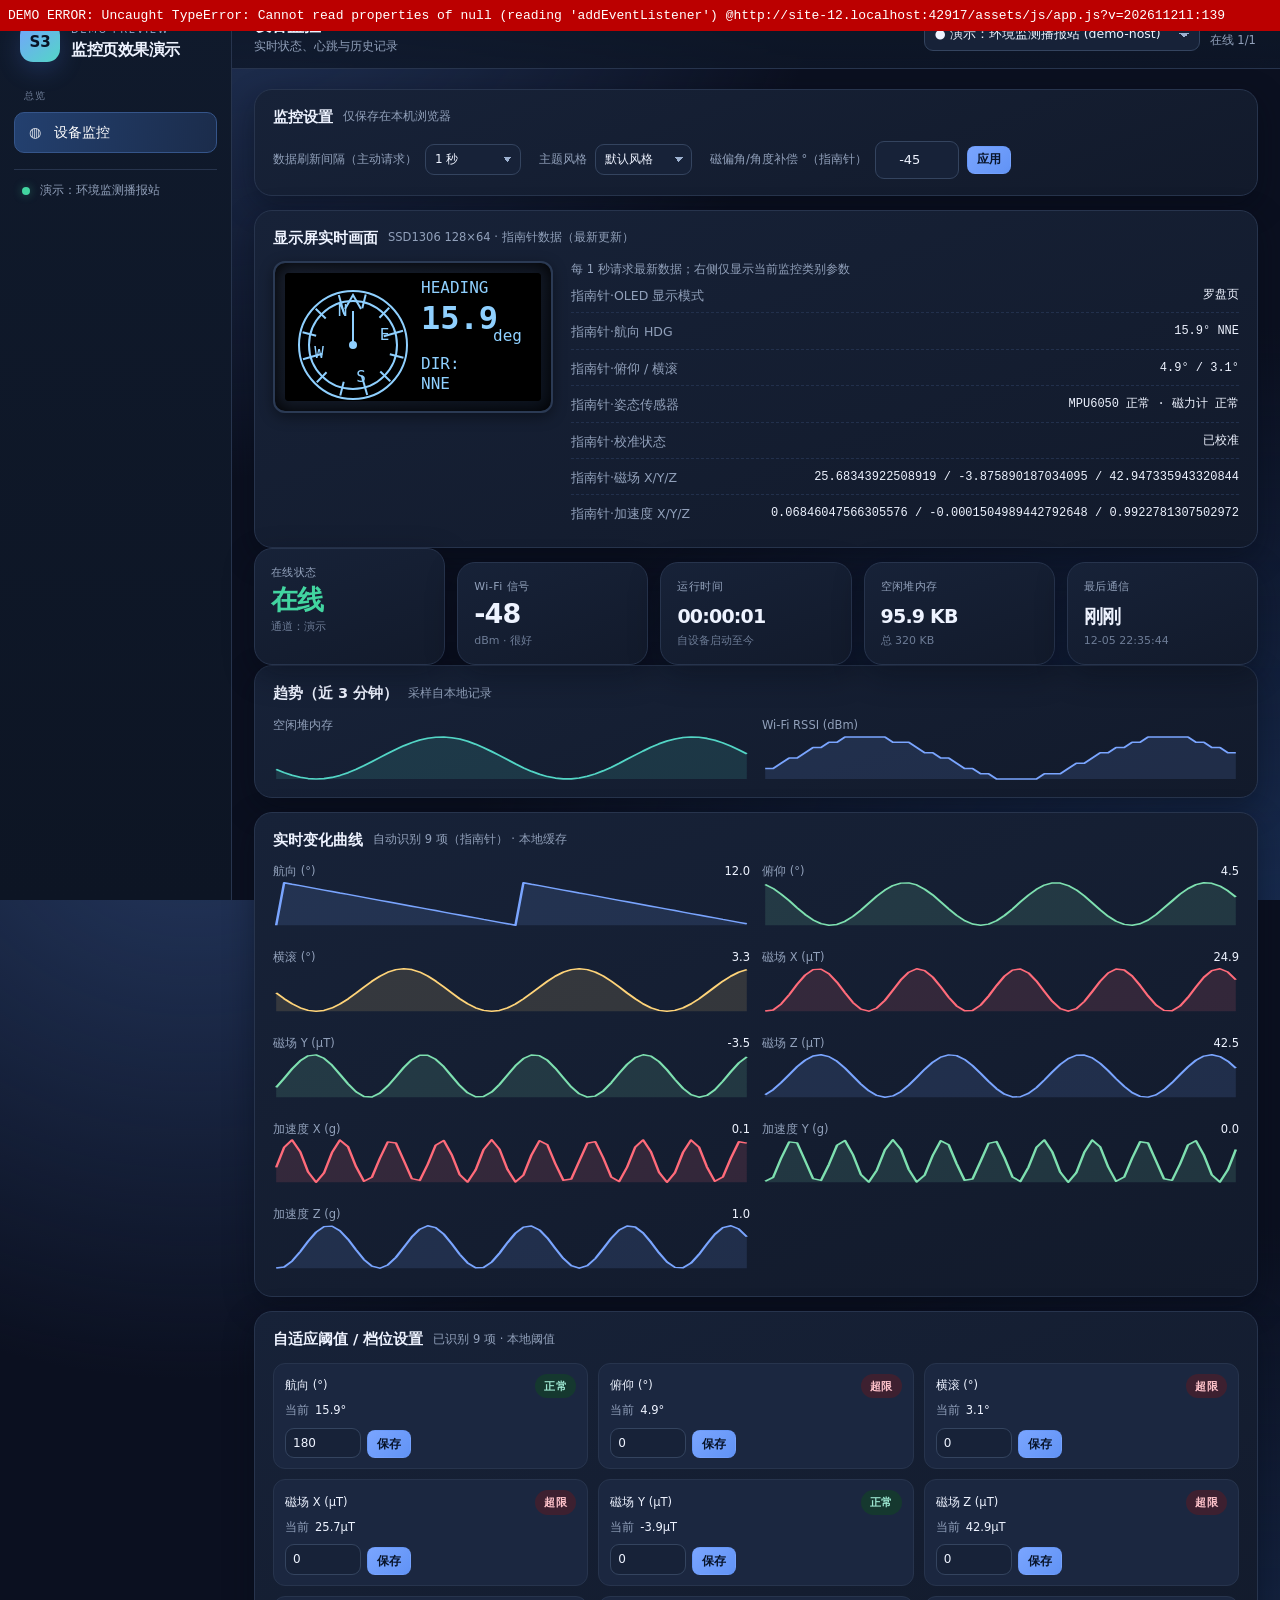
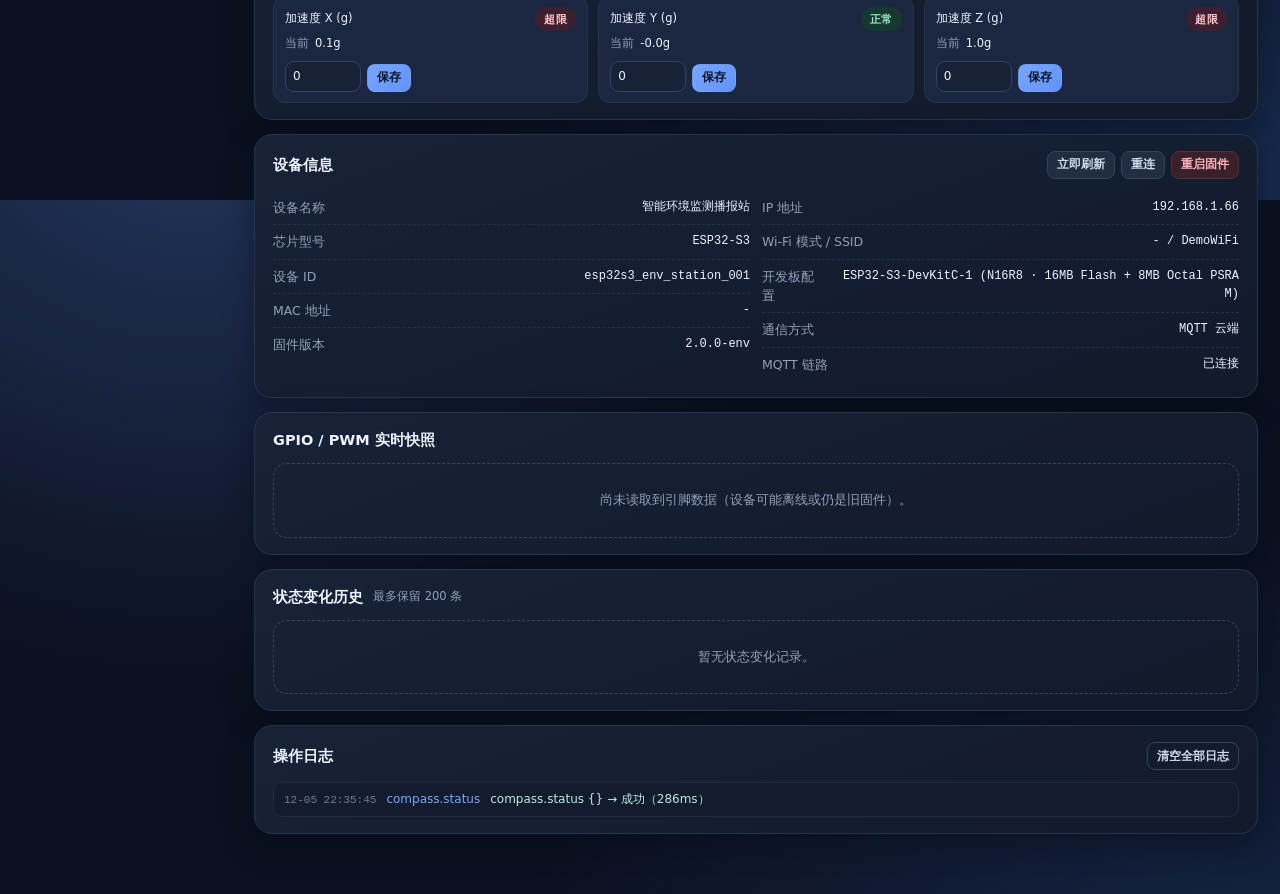
==== commit 75ffc2e9: "web: keep heading offset input while refreshing" ====
--- a/demo.html
+++ b/demo.html
@@ -4,7 +4,7 @@
 <meta charset="utf-8">
 <meta name="viewport" content="width=device-width,initial-scale=1,viewport-fit=cover">
 <title>效果演示 - ESP32-S3 监控平台</title>
-<link rel="stylesheet" href="assets/css/app.css?v=20261121k">
+<link rel="stylesheet" href="assets/css/app.css?v=20261121l">
 </head>
 <body>
 <div class="layout">
@@ -33,24 +33,24 @@
 <div class="toast-wrap" id="toastWrap"></div>
 <div class="modal-mask" id="modalMask"><div class="modal" id="modalBox"></div></div>
 
-<script src="assets/js/core/util.js?v=20261121k"></script>
-<script src="assets/js/core/store.js?v=20261121k"></script>
-<script src="assets/js/core/pinmap.js?v=20261121k"></script>
-<script src="assets/js/transport/lan.js?v=20261121k"></script>
-<script src="assets/js/transport/mqtt.js?v=20261121k"></script>
-<script src="assets/js/transport/simulator.js?v=20261121k"></script>
-<script src="assets/js/core/devices.js?v=20261121k"></script>
-<script src="assets/js/ui/ui.js?v=20261121k"></script>
-<script src="assets/js/serial.js?v=20261121k"></script>
-<script src="assets/js/pages/dashboard.js?v=20261121k"></script>
-<script src="assets/js/pages/devices.js?v=20261121k"></script>
-<script src="assets/js/pages/gpio.js?v=20261121k"></script>
-<script src="assets/js/pages/pwm.js?v=20261121k"></script>
-<script src="assets/js/pages/monitor.js?v=20261121k"></script>
-<script src="assets/js/pages/serial.js?v=20261121k"></script>
-<script src="assets/js/pages/settings.js?v=20261121k"></script>
-<script src="assets/js/pages/voltage.js?v=20261121k"></script>
-<script src="assets/js/app.js?v=20261121k"></script>
+<script src="assets/js/core/util.js?v=20261121l"></script>
+<script src="assets/js/core/store.js?v=20261121l"></script>
+<script src="assets/js/core/pinmap.js?v=20261121l"></script>
+<script src="assets/js/transport/lan.js?v=20261121l"></script>
+<script src="assets/js/transport/mqtt.js?v=20261121l"></script>
+<script src="assets/js/transport/simulator.js?v=20261121l"></script>
+<script src="assets/js/core/devices.js?v=20261121l"></script>
+<script src="assets/js/ui/ui.js?v=20261121l"></script>
+<script src="assets/js/serial.js?v=20261121l"></script>
+<script src="assets/js/pages/dashboard.js?v=20261121l"></script>
+<script src="assets/js/pages/devices.js?v=20261121l"></script>
+<script src="assets/js/pages/gpio.js?v=20261121l"></script>
+<script src="assets/js/pages/pwm.js?v=20261121l"></script>
+<script src="assets/js/pages/monitor.js?v=20261121l"></script>
+<script src="assets/js/pages/serial.js?v=20261121l"></script>
+<script src="assets/js/pages/settings.js?v=20261121l"></script>
+<script src="assets/js/pages/voltage.js?v=20261121l"></script>
+<script src="assets/js/app.js?v=20261121l"></script>
 
 <script>
 /* 演示页错误可视化：把 JS 异常直接显示在页面顶部，便于排查 */
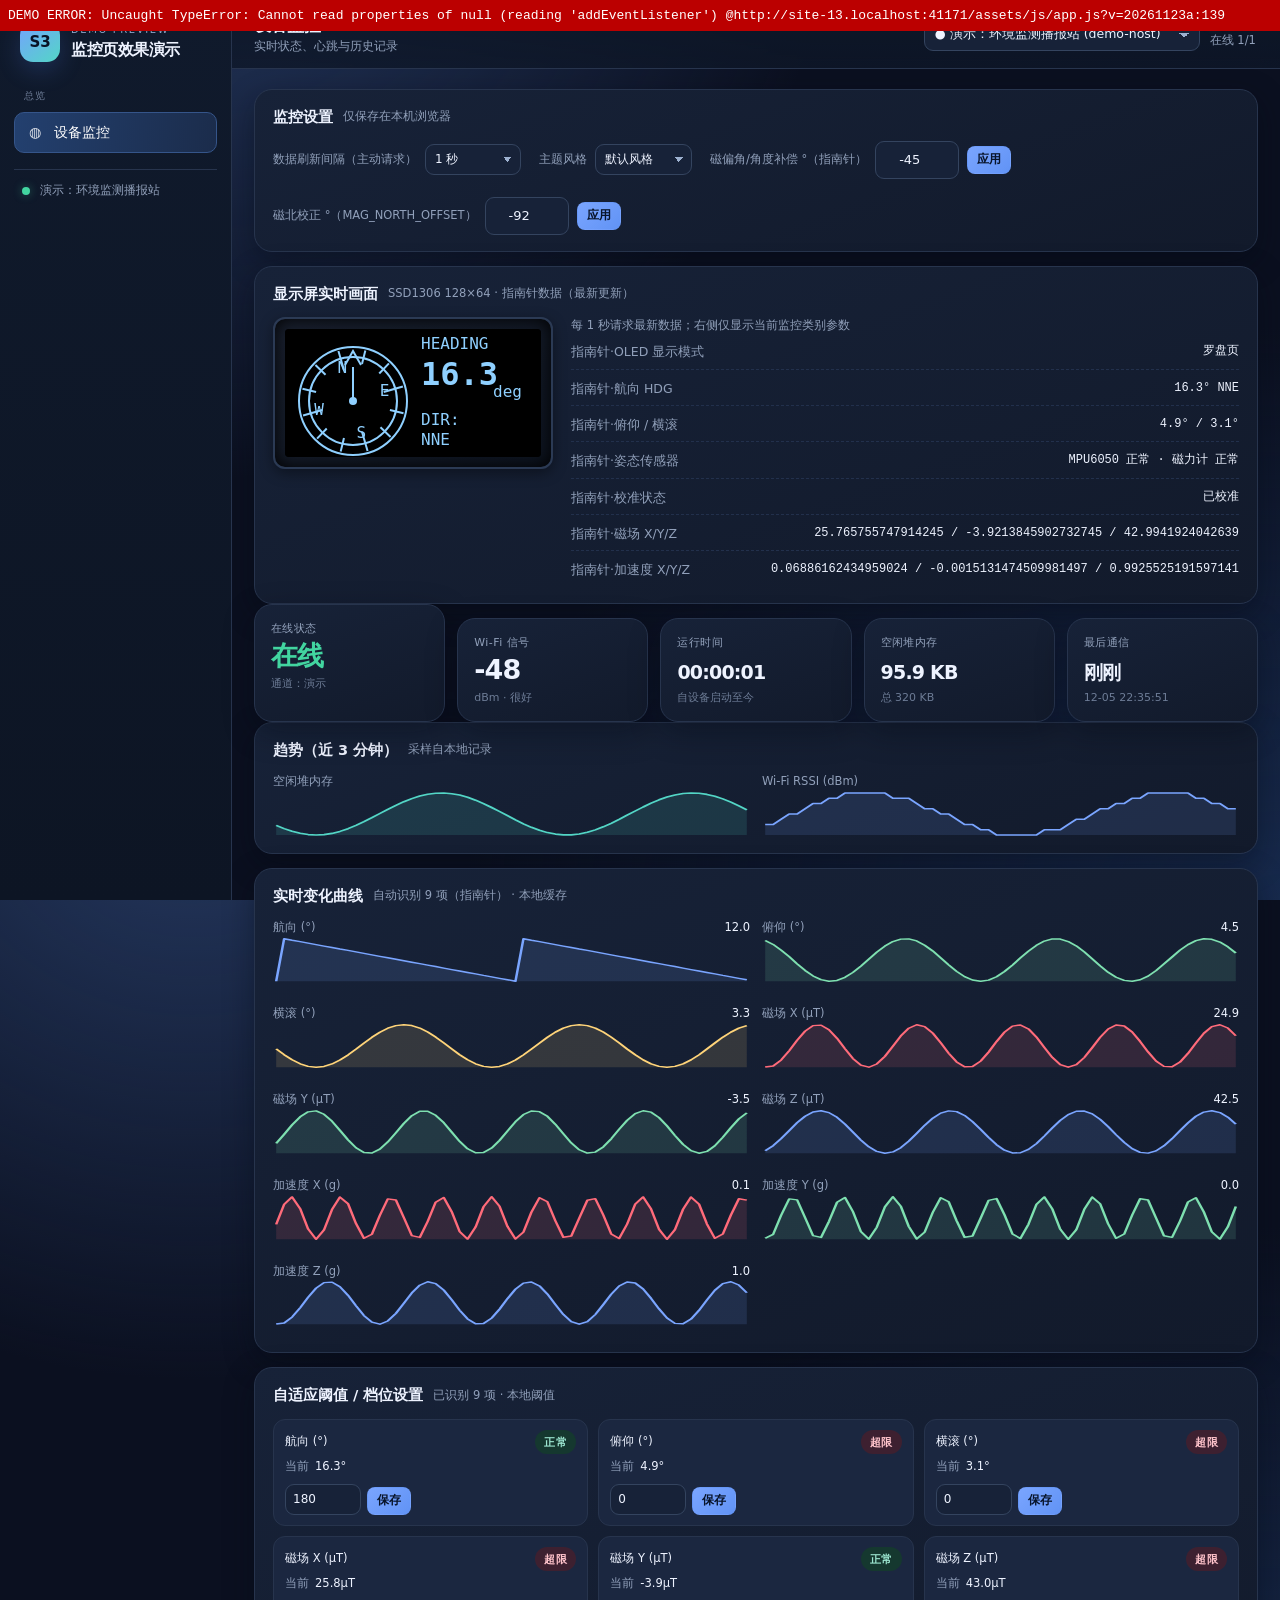
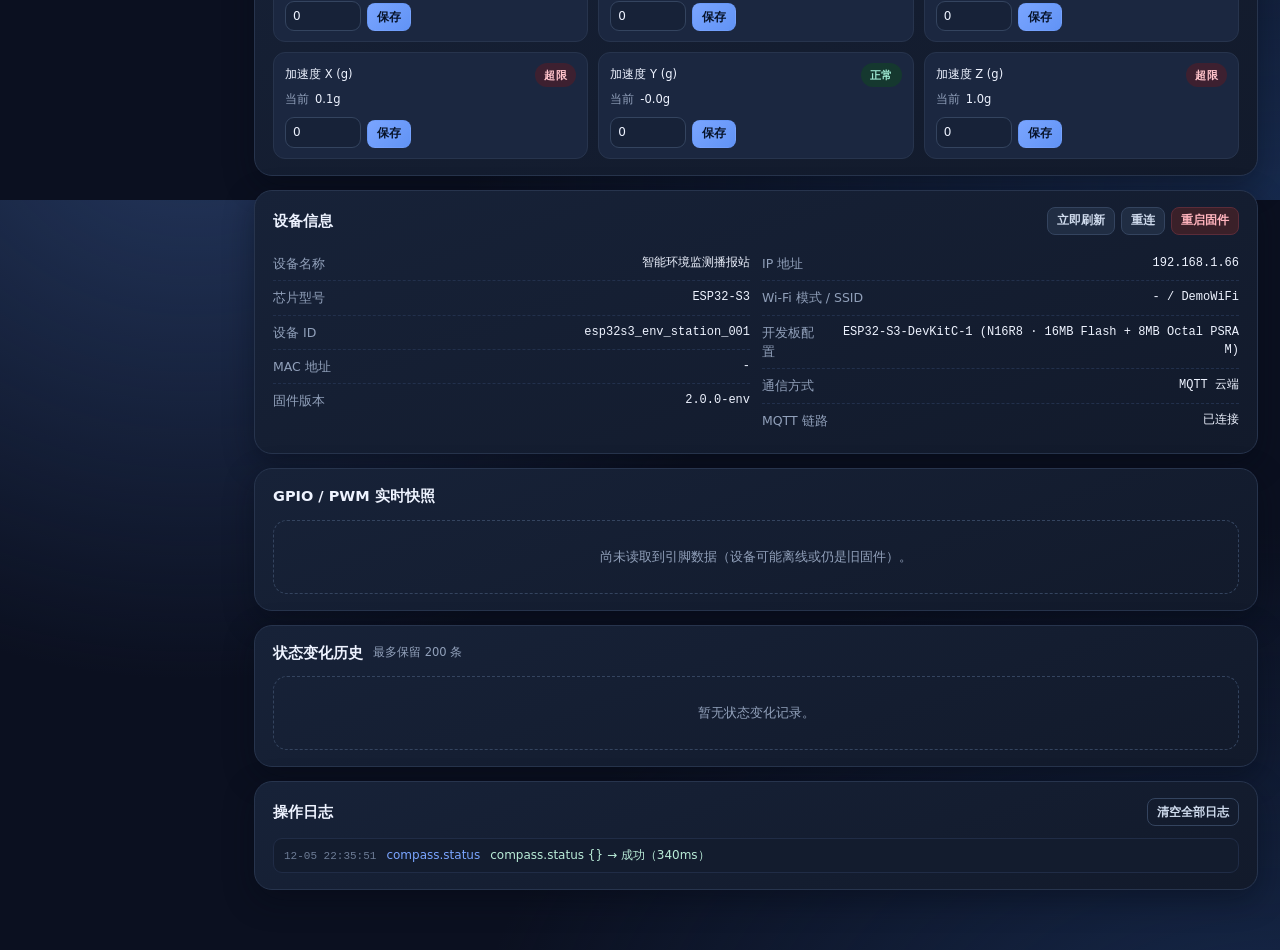
==== commit 5abe4bcc: "web: add magnetic north correction control" ====
--- a/demo.html
+++ b/demo.html
@@ -4,7 +4,7 @@
 <meta charset="utf-8">
 <meta name="viewport" content="width=device-width,initial-scale=1,viewport-fit=cover">
 <title>效果演示 - ESP32-S3 监控平台</title>
-<link rel="stylesheet" href="assets/css/app.css?v=20261121l">
+<link rel="stylesheet" href="assets/css/app.css?v=20261123a">
 </head>
 <body>
 <div class="layout">
@@ -33,24 +33,24 @@
 <div class="toast-wrap" id="toastWrap"></div>
 <div class="modal-mask" id="modalMask"><div class="modal" id="modalBox"></div></div>
 
-<script src="assets/js/core/util.js?v=20261121l"></script>
-<script src="assets/js/core/store.js?v=20261121l"></script>
-<script src="assets/js/core/pinmap.js?v=20261121l"></script>
-<script src="assets/js/transport/lan.js?v=20261121l"></script>
-<script src="assets/js/transport/mqtt.js?v=20261121l"></script>
-<script src="assets/js/transport/simulator.js?v=20261121l"></script>
-<script src="assets/js/core/devices.js?v=20261121l"></script>
-<script src="assets/js/ui/ui.js?v=20261121l"></script>
-<script src="assets/js/serial.js?v=20261121l"></script>
-<script src="assets/js/pages/dashboard.js?v=20261121l"></script>
-<script src="assets/js/pages/devices.js?v=20261121l"></script>
-<script src="assets/js/pages/gpio.js?v=20261121l"></script>
-<script src="assets/js/pages/pwm.js?v=20261121l"></script>
-<script src="assets/js/pages/monitor.js?v=20261121l"></script>
-<script src="assets/js/pages/serial.js?v=20261121l"></script>
-<script src="assets/js/pages/settings.js?v=20261121l"></script>
-<script src="assets/js/pages/voltage.js?v=20261121l"></script>
-<script src="assets/js/app.js?v=20261121l"></script>
+<script src="assets/js/core/util.js?v=20261123a"></script>
+<script src="assets/js/core/store.js?v=20261123a"></script>
+<script src="assets/js/core/pinmap.js?v=20261123a"></script>
+<script src="assets/js/transport/lan.js?v=20261123a"></script>
+<script src="assets/js/transport/mqtt.js?v=20261123a"></script>
+<script src="assets/js/transport/simulator.js?v=20261123a"></script>
+<script src="assets/js/core/devices.js?v=20261123a"></script>
+<script src="assets/js/ui/ui.js?v=20261123a"></script>
+<script src="assets/js/serial.js?v=20261123a"></script>
+<script src="assets/js/pages/dashboard.js?v=20261123a"></script>
+<script src="assets/js/pages/devices.js?v=20261123a"></script>
+<script src="assets/js/pages/gpio.js?v=20261123a"></script>
+<script src="assets/js/pages/pwm.js?v=20261123a"></script>
+<script src="assets/js/pages/monitor.js?v=20261123a"></script>
+<script src="assets/js/pages/serial.js?v=20261123a"></script>
+<script src="assets/js/pages/settings.js?v=20261123a"></script>
+<script src="assets/js/pages/voltage.js?v=20261123a"></script>
+<script src="assets/js/app.js?v=20261123a"></script>
 
 <script>
 /* 演示页错误可视化：把 JS 异常直接显示在页面顶部，便于排查 */
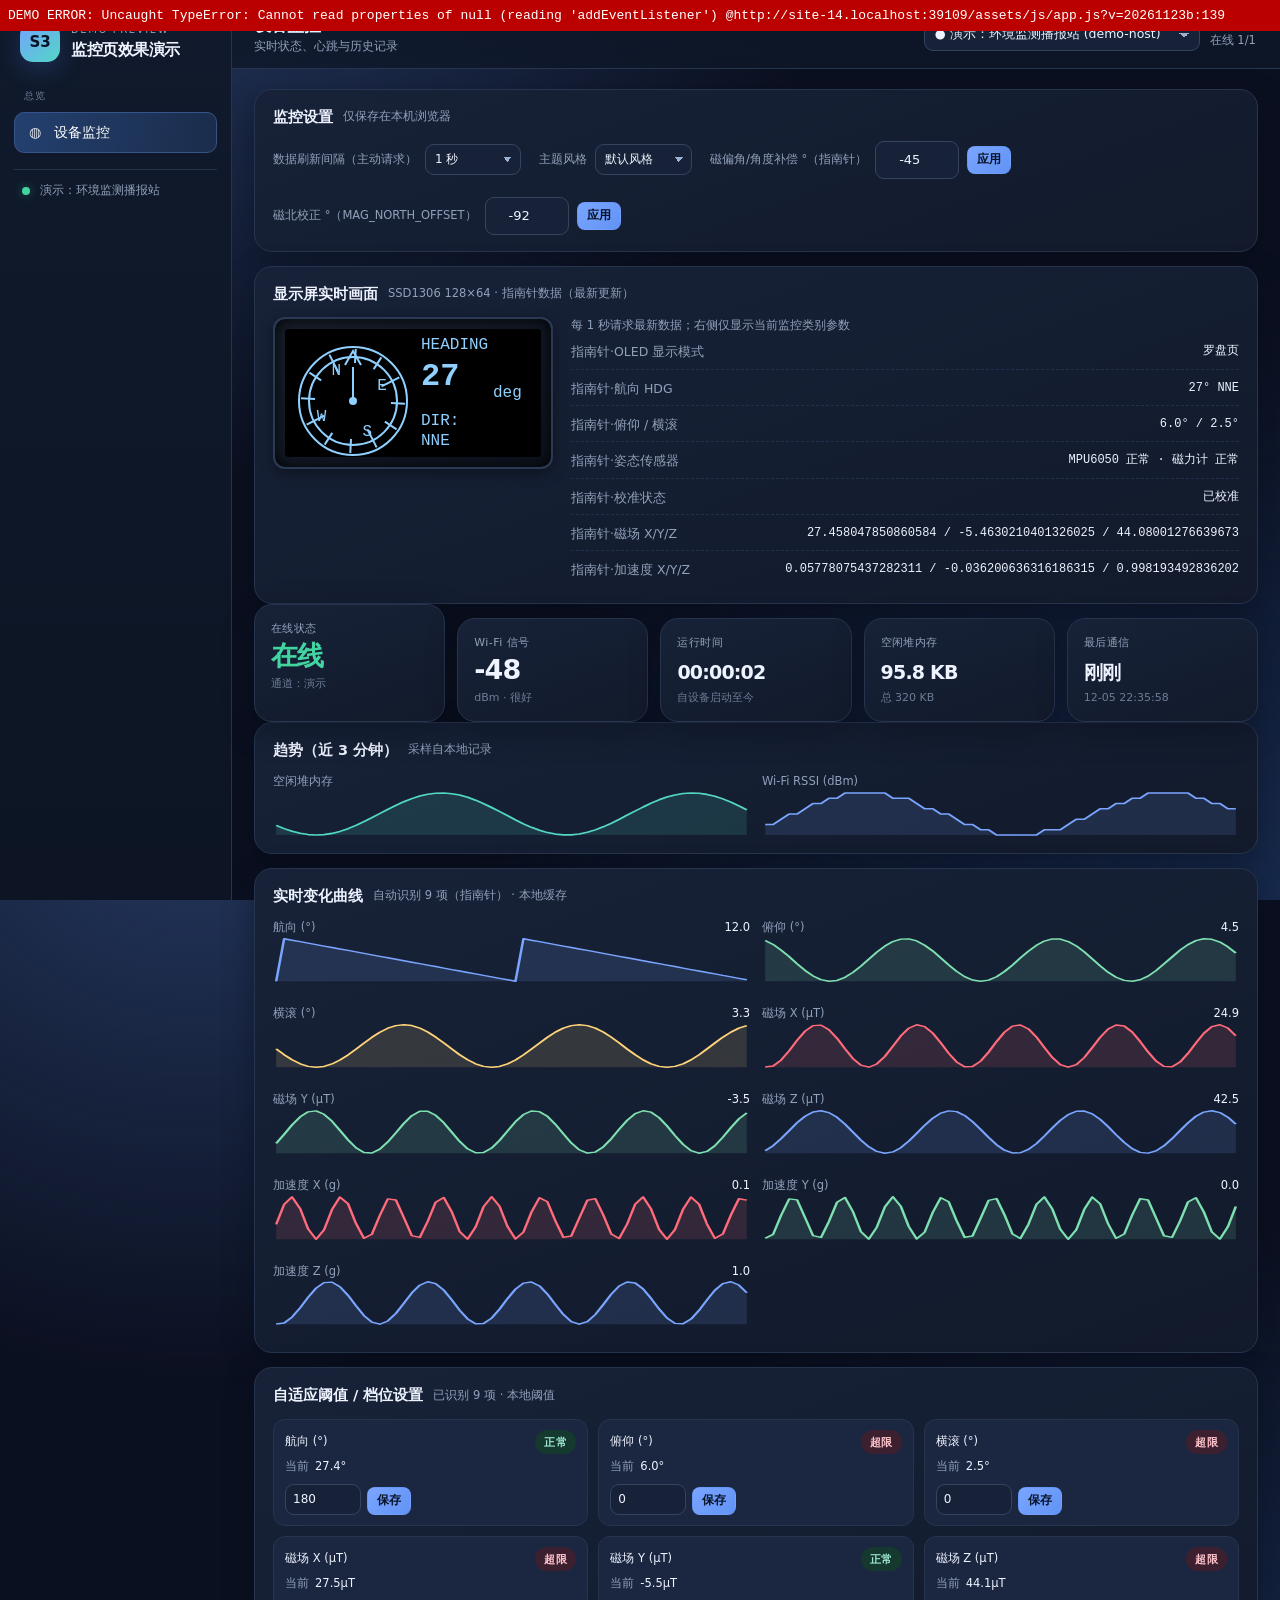
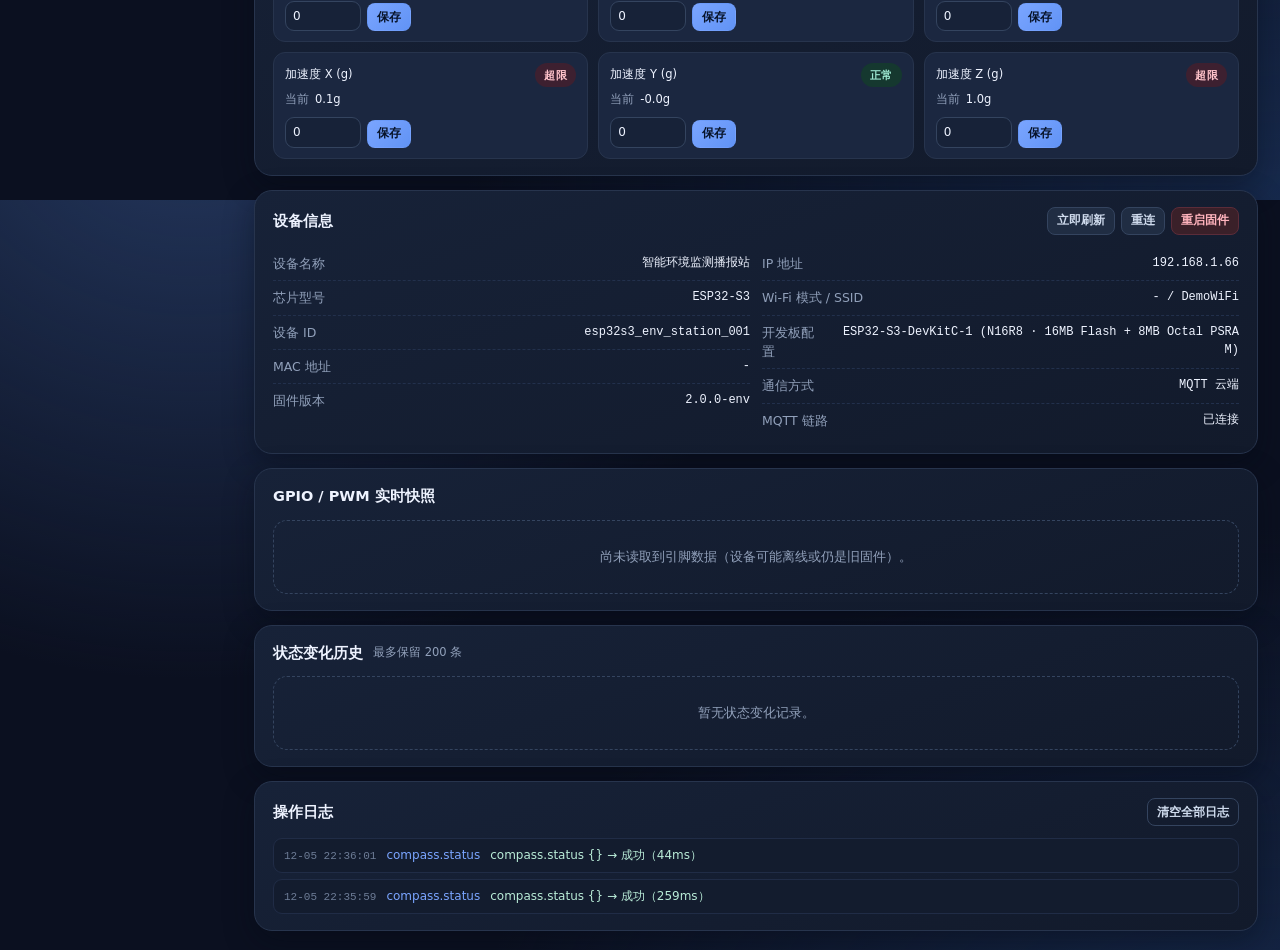
==== commit 0b59e4b1: "web: show stable integer heading" ====
--- a/demo.html
+++ b/demo.html
@@ -4,7 +4,7 @@
 <meta charset="utf-8">
 <meta name="viewport" content="width=device-width,initial-scale=1,viewport-fit=cover">
 <title>效果演示 - ESP32-S3 监控平台</title>
-<link rel="stylesheet" href="assets/css/app.css?v=20261123a">
+<link rel="stylesheet" href="assets/css/app.css?v=20261123b">
 </head>
 <body>
 <div class="layout">
@@ -33,24 +33,24 @@
 <div class="toast-wrap" id="toastWrap"></div>
 <div class="modal-mask" id="modalMask"><div class="modal" id="modalBox"></div></div>
 
-<script src="assets/js/core/util.js?v=20261123a"></script>
-<script src="assets/js/core/store.js?v=20261123a"></script>
-<script src="assets/js/core/pinmap.js?v=20261123a"></script>
-<script src="assets/js/transport/lan.js?v=20261123a"></script>
-<script src="assets/js/transport/mqtt.js?v=20261123a"></script>
-<script src="assets/js/transport/simulator.js?v=20261123a"></script>
-<script src="assets/js/core/devices.js?v=20261123a"></script>
-<script src="assets/js/ui/ui.js?v=20261123a"></script>
-<script src="assets/js/serial.js?v=20261123a"></script>
-<script src="assets/js/pages/dashboard.js?v=20261123a"></script>
-<script src="assets/js/pages/devices.js?v=20261123a"></script>
-<script src="assets/js/pages/gpio.js?v=20261123a"></script>
-<script src="assets/js/pages/pwm.js?v=20261123a"></script>
-<script src="assets/js/pages/monitor.js?v=20261123a"></script>
-<script src="assets/js/pages/serial.js?v=20261123a"></script>
-<script src="assets/js/pages/settings.js?v=20261123a"></script>
-<script src="assets/js/pages/voltage.js?v=20261123a"></script>
-<script src="assets/js/app.js?v=20261123a"></script>
+<script src="assets/js/core/util.js?v=20261123b"></script>
+<script src="assets/js/core/store.js?v=20261123b"></script>
+<script src="assets/js/core/pinmap.js?v=20261123b"></script>
+<script src="assets/js/transport/lan.js?v=20261123b"></script>
+<script src="assets/js/transport/mqtt.js?v=20261123b"></script>
+<script src="assets/js/transport/simulator.js?v=20261123b"></script>
+<script src="assets/js/core/devices.js?v=20261123b"></script>
+<script src="assets/js/ui/ui.js?v=20261123b"></script>
+<script src="assets/js/serial.js?v=20261123b"></script>
+<script src="assets/js/pages/dashboard.js?v=20261123b"></script>
+<script src="assets/js/pages/devices.js?v=20261123b"></script>
+<script src="assets/js/pages/gpio.js?v=20261123b"></script>
+<script src="assets/js/pages/pwm.js?v=20261123b"></script>
+<script src="assets/js/pages/monitor.js?v=20261123b"></script>
+<script src="assets/js/pages/serial.js?v=20261123b"></script>
+<script src="assets/js/pages/settings.js?v=20261123b"></script>
+<script src="assets/js/pages/voltage.js?v=20261123b"></script>
+<script src="assets/js/app.js?v=20261123b"></script>
 
 <script>
 /* 演示页错误可视化：把 JS 异常直接显示在页面顶部，便于排查 */
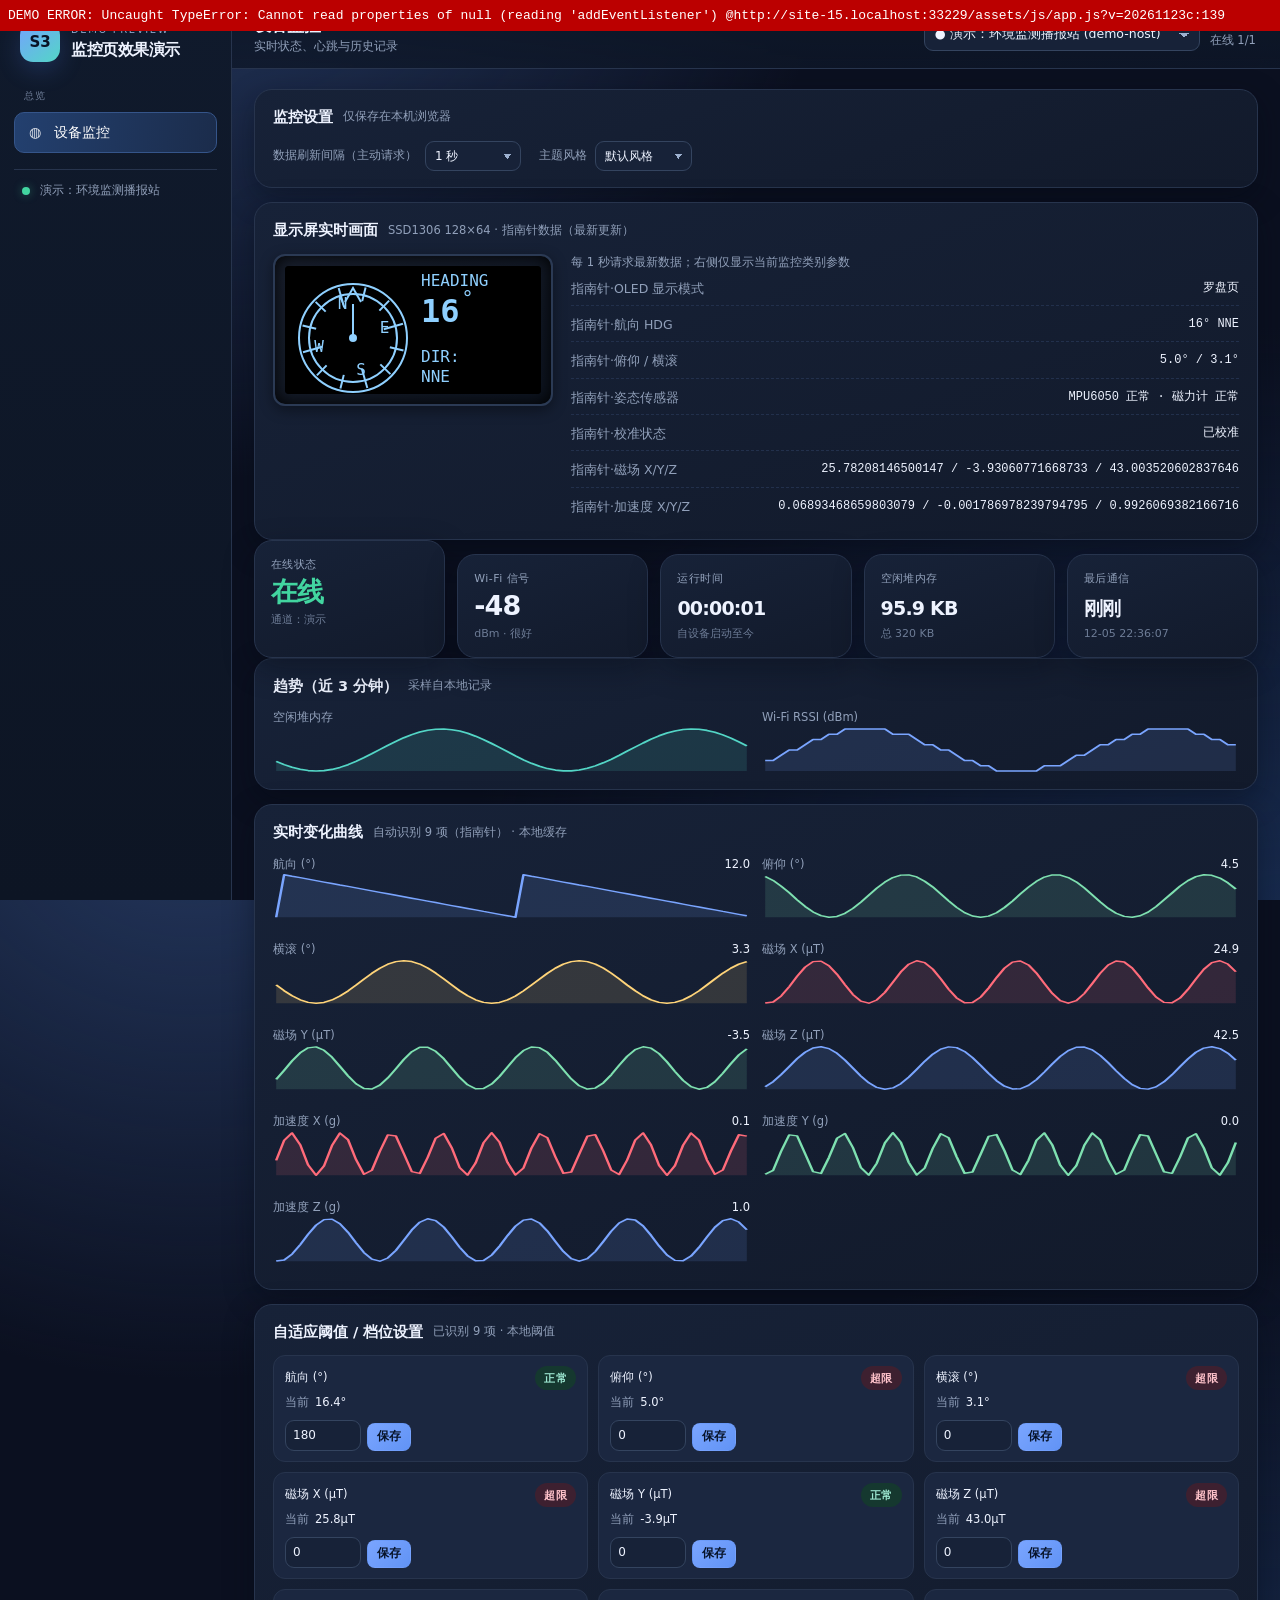
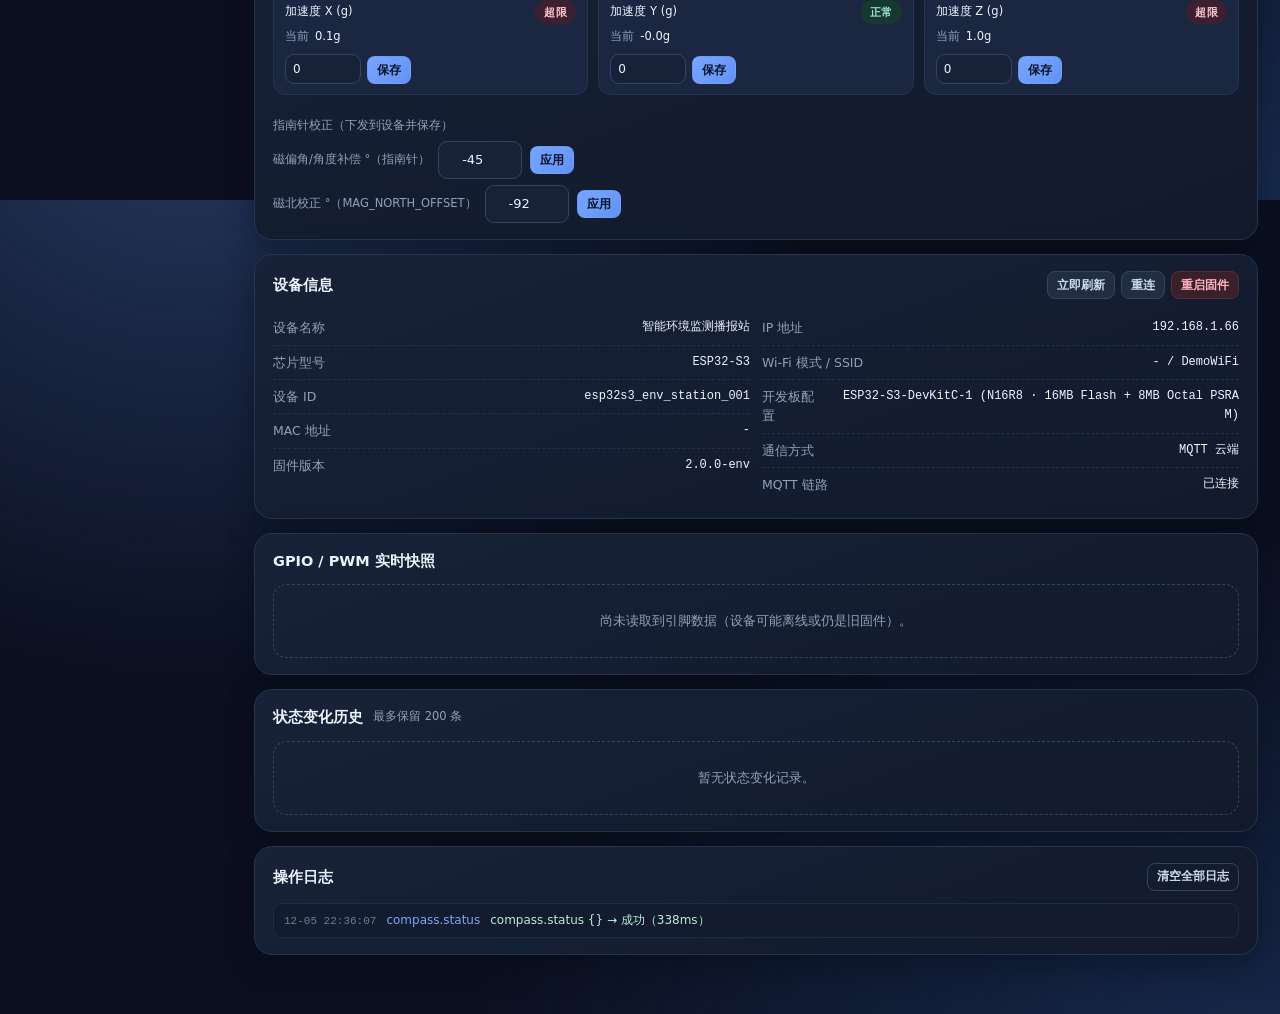
==== commit 27a7e861: "web: add degree mark and move compass corrections" ====
--- a/demo.html
+++ b/demo.html
@@ -4,7 +4,7 @@
 <meta charset="utf-8">
 <meta name="viewport" content="width=device-width,initial-scale=1,viewport-fit=cover">
 <title>效果演示 - ESP32-S3 监控平台</title>
-<link rel="stylesheet" href="assets/css/app.css?v=20261123b">
+<link rel="stylesheet" href="assets/css/app.css?v=20261123c">
 </head>
 <body>
 <div class="layout">
@@ -33,24 +33,24 @@
 <div class="toast-wrap" id="toastWrap"></div>
 <div class="modal-mask" id="modalMask"><div class="modal" id="modalBox"></div></div>
 
-<script src="assets/js/core/util.js?v=20261123b"></script>
-<script src="assets/js/core/store.js?v=20261123b"></script>
-<script src="assets/js/core/pinmap.js?v=20261123b"></script>
-<script src="assets/js/transport/lan.js?v=20261123b"></script>
-<script src="assets/js/transport/mqtt.js?v=20261123b"></script>
-<script src="assets/js/transport/simulator.js?v=20261123b"></script>
-<script src="assets/js/core/devices.js?v=20261123b"></script>
-<script src="assets/js/ui/ui.js?v=20261123b"></script>
-<script src="assets/js/serial.js?v=20261123b"></script>
-<script src="assets/js/pages/dashboard.js?v=20261123b"></script>
-<script src="assets/js/pages/devices.js?v=20261123b"></script>
-<script src="assets/js/pages/gpio.js?v=20261123b"></script>
-<script src="assets/js/pages/pwm.js?v=20261123b"></script>
-<script src="assets/js/pages/monitor.js?v=20261123b"></script>
-<script src="assets/js/pages/serial.js?v=20261123b"></script>
-<script src="assets/js/pages/settings.js?v=20261123b"></script>
-<script src="assets/js/pages/voltage.js?v=20261123b"></script>
-<script src="assets/js/app.js?v=20261123b"></script>
+<script src="assets/js/core/util.js?v=20261123c"></script>
+<script src="assets/js/core/store.js?v=20261123c"></script>
+<script src="assets/js/core/pinmap.js?v=20261123c"></script>
+<script src="assets/js/transport/lan.js?v=20261123c"></script>
+<script src="assets/js/transport/mqtt.js?v=20261123c"></script>
+<script src="assets/js/transport/simulator.js?v=20261123c"></script>
+<script src="assets/js/core/devices.js?v=20261123c"></script>
+<script src="assets/js/ui/ui.js?v=20261123c"></script>
+<script src="assets/js/serial.js?v=20261123c"></script>
+<script src="assets/js/pages/dashboard.js?v=20261123c"></script>
+<script src="assets/js/pages/devices.js?v=20261123c"></script>
+<script src="assets/js/pages/gpio.js?v=20261123c"></script>
+<script src="assets/js/pages/pwm.js?v=20261123c"></script>
+<script src="assets/js/pages/monitor.js?v=20261123c"></script>
+<script src="assets/js/pages/serial.js?v=20261123c"></script>
+<script src="assets/js/pages/settings.js?v=20261123c"></script>
+<script src="assets/js/pages/voltage.js?v=20261123c"></script>
+<script src="assets/js/app.js?v=20261123c"></script>
 
 <script>
 /* 演示页错误可视化：把 JS 异常直接显示在页面顶部，便于排查 */
